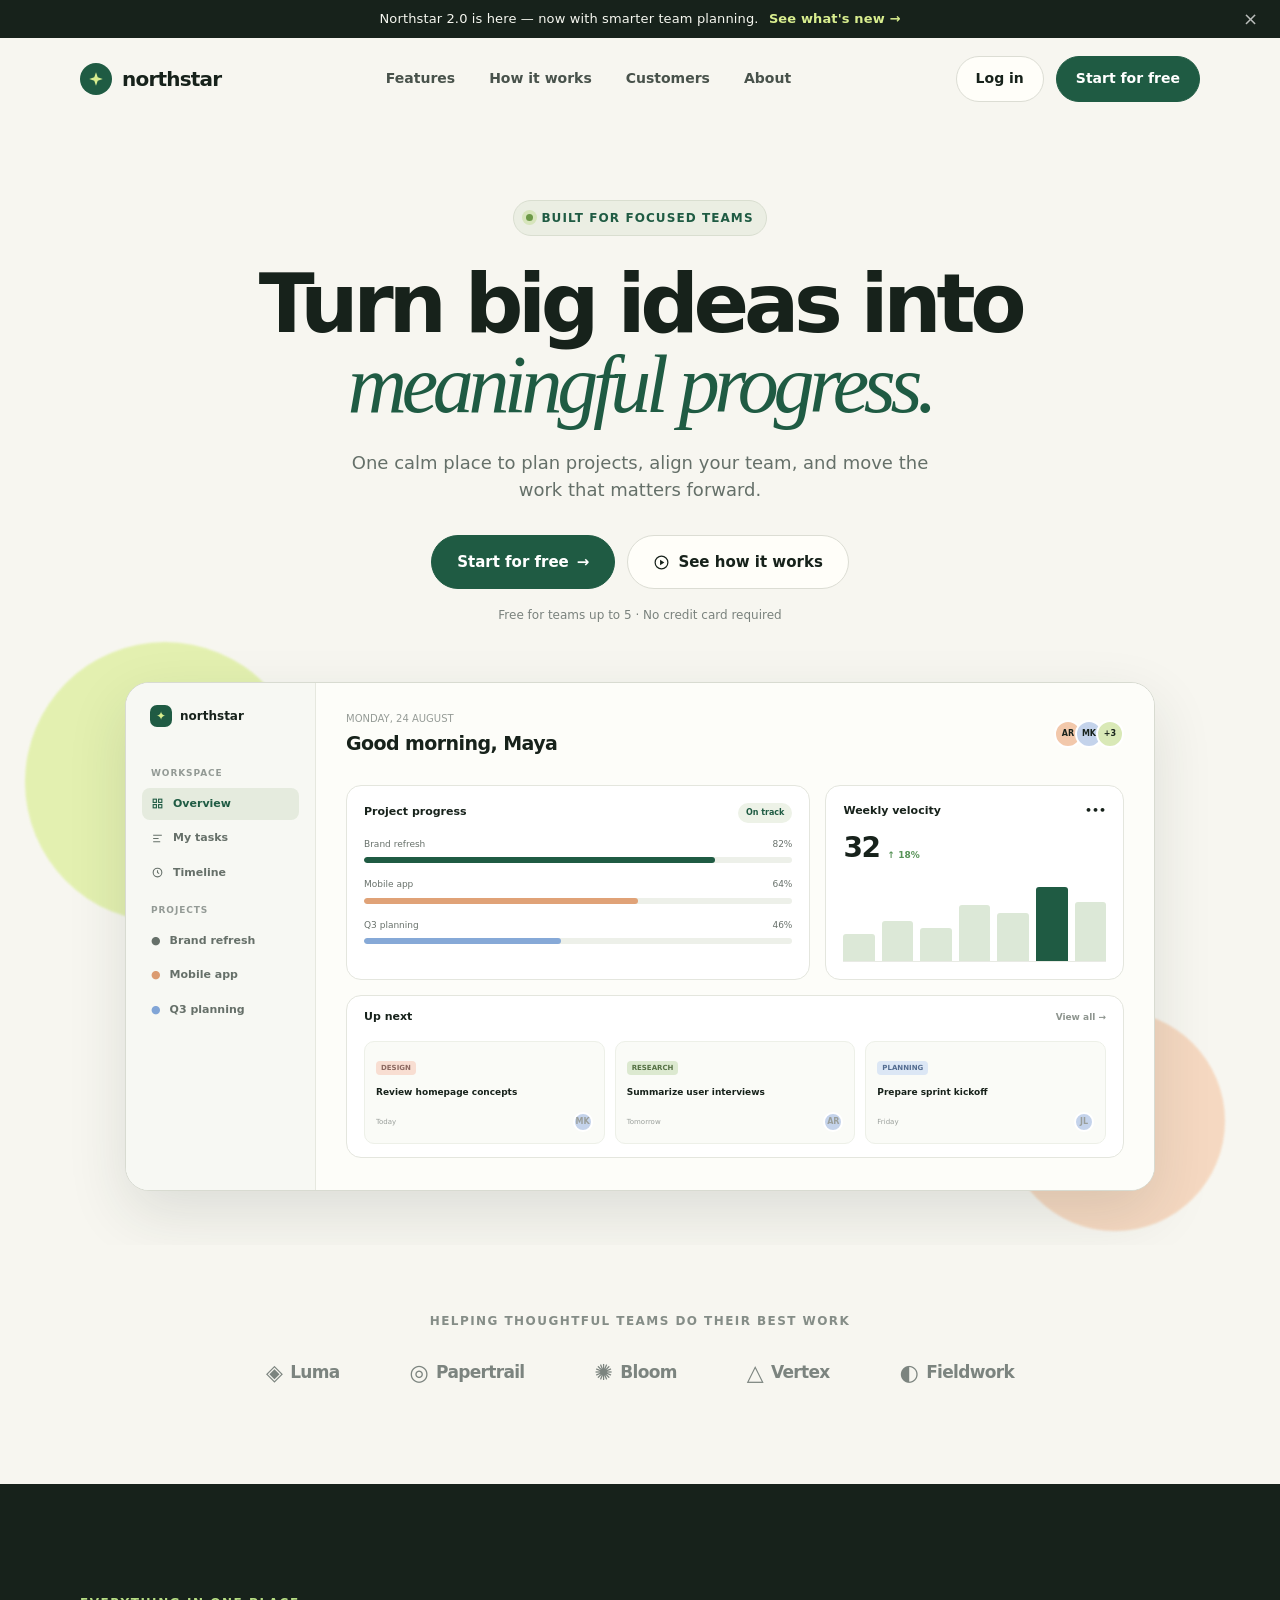
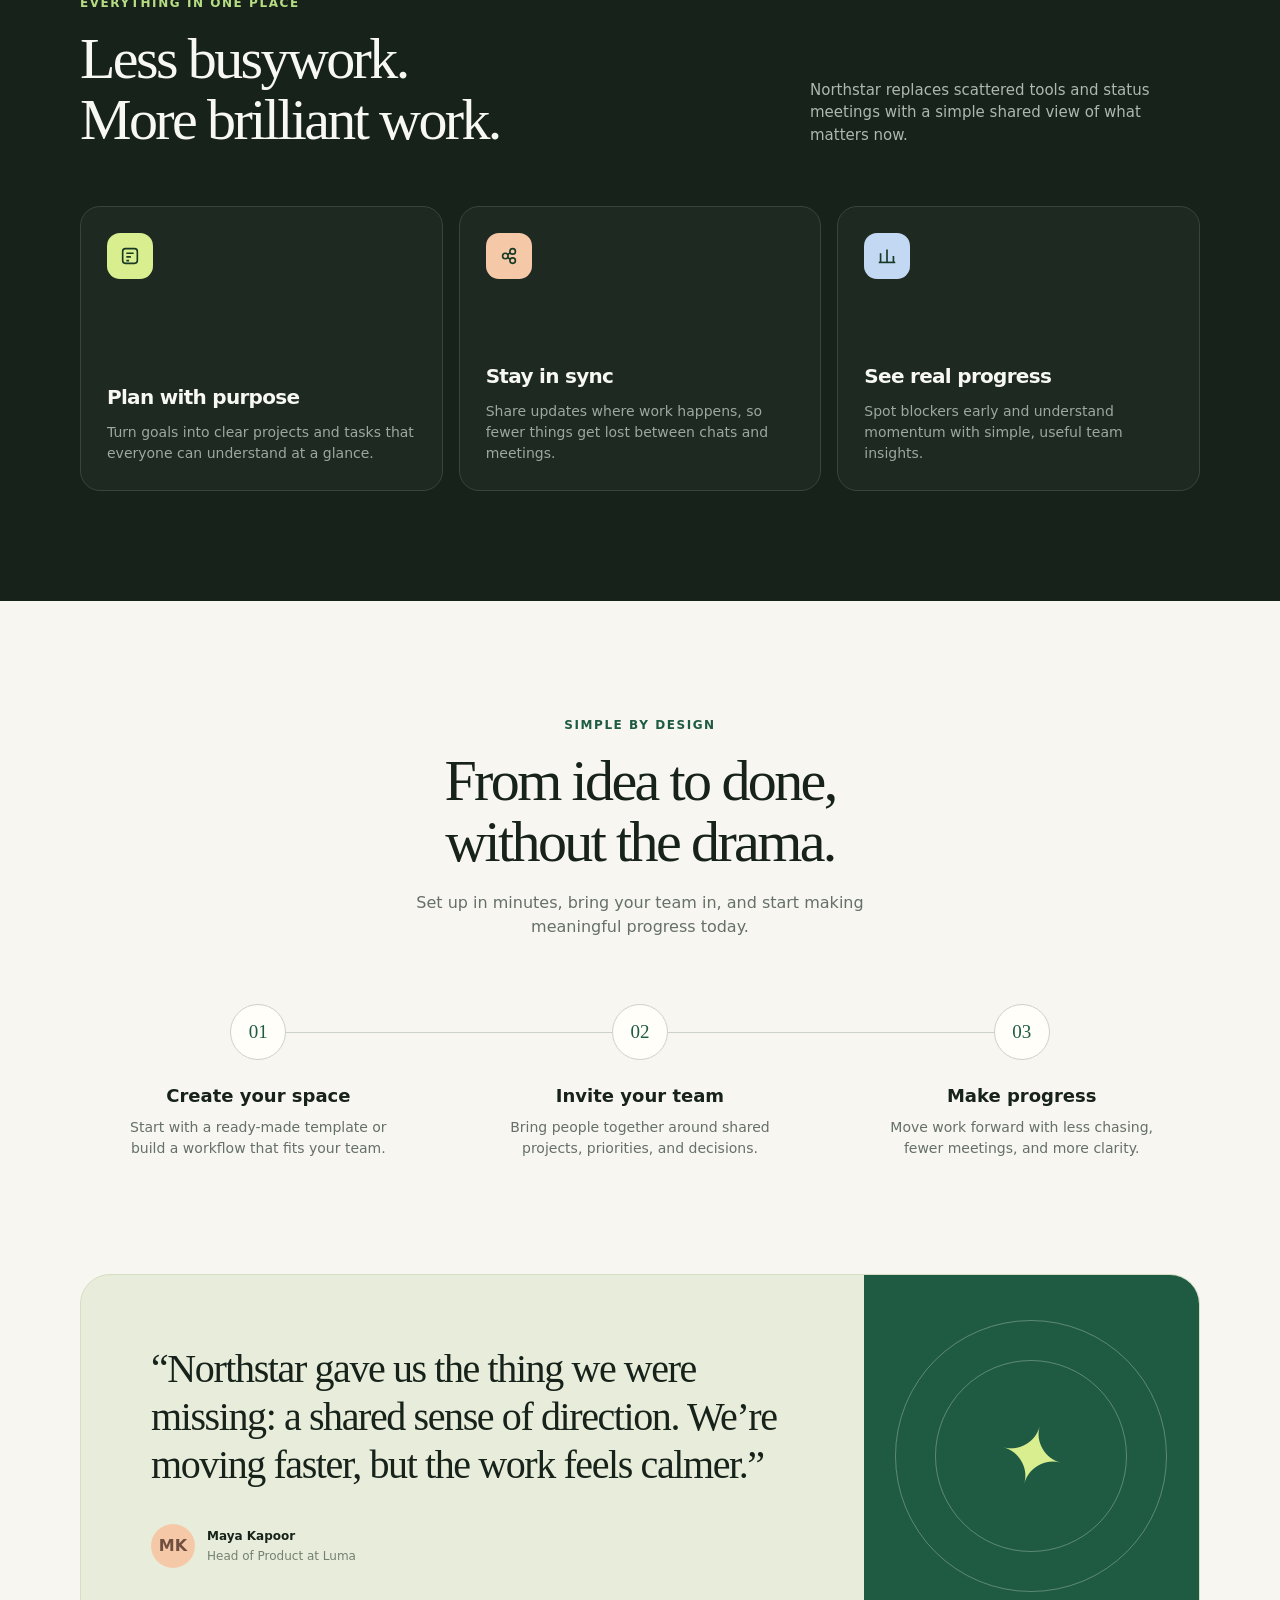
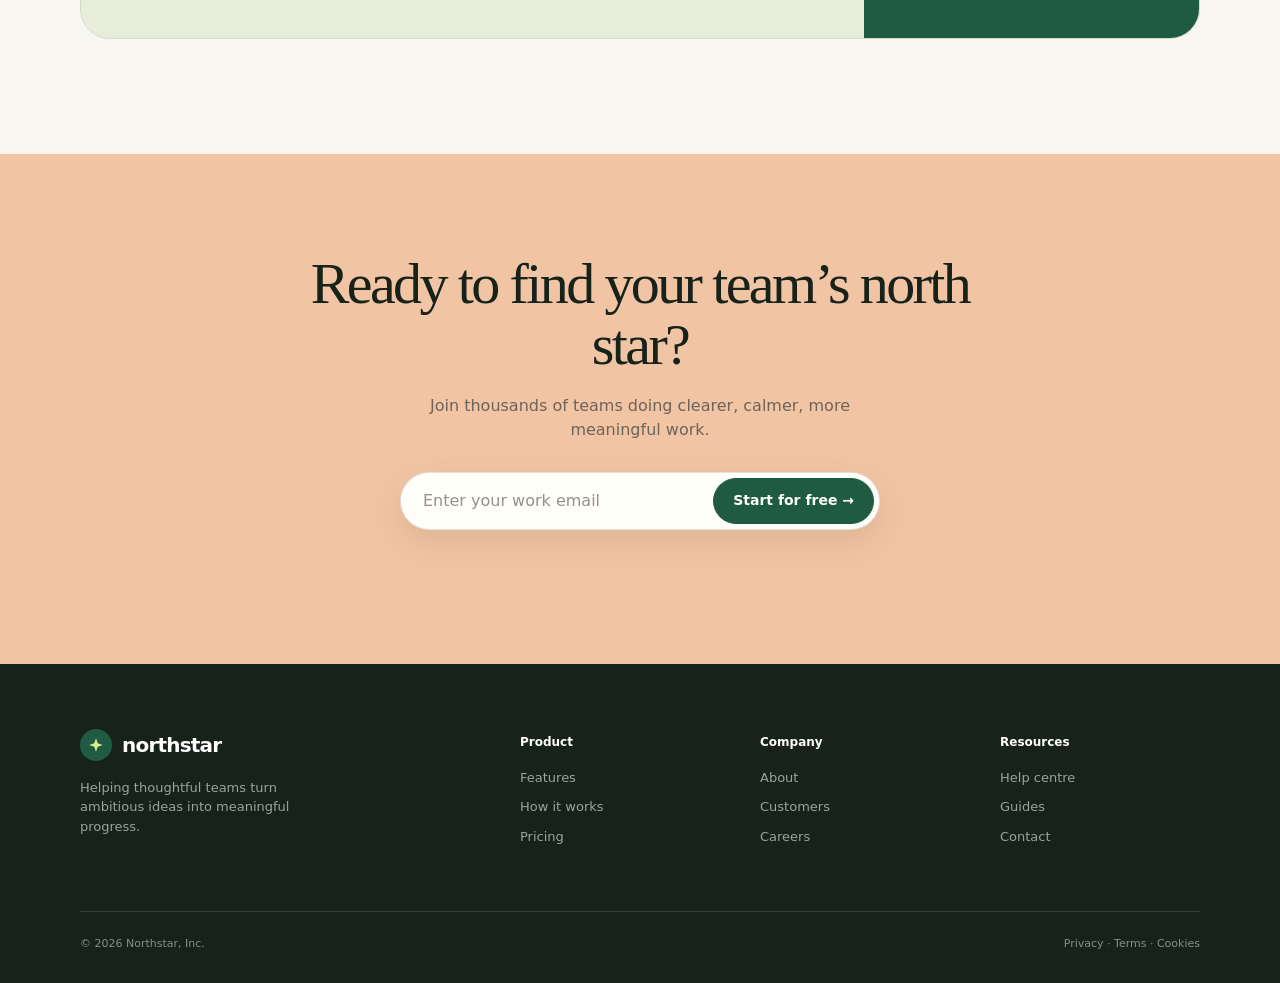
==== index.html @ 77981add "Add files via upload" ====
<!doctype html>
<html lang="en">
<head>
  <meta charset="utf-8" />
  <meta name="viewport" content="width=device-width, initial-scale=1" />
  <meta name="description" content="Northstar helps small teams plan clearly, work calmly, and ship their best work." />
  <title>Northstar — Work with clarity</title>
  <style>
    :root {
      --ink: #17221b;
      --muted: #657069;
      --paper: #f7f6f0;
      --white: #fffef9;
      --line: #dcddd4;
      --green: #1f5b43;
      --green-dark: #164331;
      --lime: #d9ee8f;
      --peach: #f5c9a8;
      --shadow: 0 22px 60px rgba(31, 50, 39, 0.12);
      --radius: 24px;
    }

    * { box-sizing: border-box; }
    html { scroll-behavior: smooth; }
    body {
      margin: 0;
      color: var(--ink);
      background: var(--paper);
      font-family: Inter, ui-sans-serif, system-ui, -apple-system, BlinkMacSystemFont, "Segoe UI", sans-serif;
      line-height: 1.5;
      -webkit-font-smoothing: antialiased;
    }

    button, input { font: inherit; }
    a { color: inherit; text-decoration: none; }
    .container { width: min(1120px, calc(100% - 40px)); margin-inline: auto; }

    .announcement {
      background: var(--ink);
      color: #f6f7f0;
      text-align: center;
      padding: 9px 44px;
      font-size: 13px;
      letter-spacing: .01em;
      position: relative;
    }
    .announcement a { color: var(--lime); font-weight: 700; margin-left: 6px; }
    .announcement button {
      border: 0; background: transparent; color: #fff; opacity: .7;
      position: absolute; right: 16px; top: 50%; transform: translateY(-50%);
      cursor: pointer; font-size: 18px; line-height: 1;
    }

    nav { height: 82px; display: flex; align-items: center; justify-content: space-between; }
    .brand { display: inline-flex; align-items: center; gap: 10px; font-size: 20px; font-weight: 800; letter-spacing: -.04em; }
    .brand-mark { width: 32px; height: 32px; border-radius: 50%; background: var(--green); display: grid; place-items: center; color: var(--lime); }
    .brand-mark svg { width: 18px; height: 18px; }
    .nav-links { display: flex; align-items: center; gap: 34px; color: #48524b; font-size: 14px; font-weight: 600; }
    .nav-links a { transition: color .2s; }
    .nav-links a:hover { color: var(--green); }
    .nav-actions { display: flex; align-items: center; gap: 12px; }
    .btn {
      display: inline-flex; align-items: center; justify-content: center; gap: 8px;
      min-height: 46px; padding: 0 19px; border-radius: 99px; border: 1px solid var(--line);
      background: var(--white); color: var(--ink); font-size: 14px; font-weight: 750;
      cursor: pointer; transition: transform .2s, box-shadow .2s, background .2s;
    }
    .btn:hover { transform: translateY(-2px); box-shadow: 0 9px 22px rgba(31, 50, 39, .12); }
    .btn-primary { background: var(--green); color: white; border-color: var(--green); }
    .btn-primary:hover { background: var(--green-dark); }
    .btn-large { min-height: 54px; padding: 0 25px; font-size: 15px; }
    .menu-btn { display: none; width: 44px; height: 44px; padding: 0; }

    .hero { padding: 80px 0 54px; text-align: center; position: relative; overflow: hidden; }
    .eyebrow {
      display: inline-flex; align-items: center; gap: 8px; color: var(--green); background: #ebeee3;
      border: 1px solid #d9ded0; border-radius: 99px; padding: 8px 12px; font-size: 12px;
      font-weight: 800; text-transform: uppercase; letter-spacing: .09em;
    }
    .eyebrow-dot { width: 7px; height: 7px; border-radius: 50%; background: #6c9947; box-shadow: 0 0 0 4px #d7e5bc; }
    h1 { font-size: clamp(46px, 7vw, 82px); letter-spacing: -.065em; line-height: .98; max-width: 850px; margin: 28px auto 24px; font-weight: 800; }
    h1 em { font-family: Georgia, serif; color: var(--green); font-weight: 400; }
    .hero-copy { color: var(--muted); font-size: 18px; max-width: 620px; margin: 0 auto; }
    .hero-actions { display: flex; align-items: center; justify-content: center; gap: 12px; margin: 32px 0 17px; }
    .microcopy { color: #7a827d; font-size: 12px; }

    .dashboard-wrap { max-width: 1030px; margin: 58px auto 0; position: relative; }
    .decor { position: absolute; border-radius: 50%; filter: blur(1px); z-index: -1; }
    .decor.one { width: 280px; height: 280px; background: var(--lime); left: -100px; top: -40px; opacity: .65; }
    .decor.two { width: 220px; height: 220px; background: var(--peach); right: -70px; bottom: -40px; opacity: .65; }
    .dashboard {
      text-align: left; background: #fff; border: 1px solid #d8dbd1; border-radius: 24px;
      box-shadow: var(--shadow); overflow: hidden; display: grid; grid-template-columns: 190px 1fr;
      min-height: 490px;
    }
    .dash-sidebar { background: #f7f8f3; border-right: 1px solid #e6e8df; padding: 22px 16px; }
    .dash-mini-brand { display: flex; align-items: center; gap: 8px; font-size: 12px; font-weight: 800; padding: 0 8px 25px; }
    .mini-logo { width: 22px; height: 22px; display: grid; place-items: center; border-radius: 7px; background: var(--green); color: var(--lime); }
    .side-label { font-size: 9px; letter-spacing: .1em; text-transform: uppercase; color: #939a95; font-weight: 800; margin: 15px 9px 7px; }
    .side-item { display: flex; align-items: center; gap: 9px; border-radius: 8px; color: #667069; font-size: 11px; font-weight: 650; padding: 8px 9px; margin: 2px 0; }
    .side-item svg { width: 13px; height: 13px; }
    .side-item.active { background: #e5ebde; color: var(--green); }
    .dash-main { padding: 28px 30px 32px; background: #fdfdf9; }
    .dash-top { display: flex; justify-content: space-between; align-items: center; margin-bottom: 27px; }
    .dash-heading small { display: block; color: #969c97; font-size: 10px; margin-bottom: 3px; }
    .dash-heading strong { font-size: 19px; letter-spacing: -.03em; }
    .avatars { display: flex; align-items: center; }
    .avatar { width: 28px; height: 28px; border-radius: 50%; border: 2px solid white; margin-left: -7px; display: grid; place-items: center; font-size: 8px; font-weight: 800; }
    .avatar:nth-child(1) { background: #f2c8ab; }
    .avatar:nth-child(2) { background: #c4d3eb; }
    .avatar:nth-child(3) { background: #d9e9b7; }
    .dash-grid { display: grid; grid-template-columns: 1.4fr .9fr; gap: 15px; }
    .panel { background: #fff; border: 1px solid #e4e6de; border-radius: 15px; padding: 17px; }
    .panel-title { display: flex; justify-content: space-between; align-items: center; font-size: 11px; font-weight: 800; margin-bottom: 15px; }
    .chip { border-radius: 99px; padding: 4px 8px; background: #edf2e7; color: var(--green); font-size: 8px; }
    .progress-row { margin: 15px 0; }
    .progress-meta { display: flex; justify-content: space-between; color: #68716b; font-size: 9px; margin-bottom: 6px; }
    .progress { height: 6px; background: #edf0e9; border-radius: 99px; overflow: hidden; }
    .progress > span { display: block; height: 100%; border-radius: inherit; background: var(--green); }
    .progress-row:nth-child(3) .progress span { background: #e0a277; }
    .progress-row:nth-child(4) .progress span { background: #86a9d7; }
    .metric { display: flex; align-items: end; gap: 8px; margin: 3px 0 15px; }
    .metric strong { font-size: 28px; line-height: 1; letter-spacing: -.05em; }
    .metric span { color: #589358; font-size: 9px; font-weight: 700; }
    .chart { height: 85px; display: flex; align-items: end; gap: 7px; border-bottom: 1px solid #e8eae4; }
    .bar { flex: 1; background: #dce8d7; border-radius: 3px 3px 0 0; }
    .bar.accent { background: var(--green); }
    .task-panel { grid-column: 1 / -1; padding: 13px 17px; }
    .tasks { display: grid; grid-template-columns: repeat(3, 1fr); gap: 10px; }
    .task { background: #fafbf7; border: 1px solid #edf0e8; border-radius: 10px; padding: 11px; }
    .task .tag { font-size: 7px; font-weight: 800; color: #8b6960; background: #f8ded2; padding: 3px 5px; border-radius: 4px; }
    .task p { font-size: 9px; font-weight: 750; margin: 9px 0 13px; }
    .task-footer { display: flex; justify-content: space-between; align-items: center; color: #9a9f9b; font-size: 7px; }

    .logos { padding: 55px 0 95px; text-align: center; }
    .logos > p { color: #858d87; font-size: 12px; text-transform: uppercase; letter-spacing: .12em; font-weight: 750; }
    .logo-row { margin-top: 26px; display: flex; align-items: center; justify-content: center; flex-wrap: wrap; gap: clamp(28px, 5.5vw, 70px); color: #7c847f; }
    .wordmark { display: flex; align-items: center; gap: 8px; font-size: 17px; font-weight: 800; letter-spacing: -.04em; }
    .wordmark span:first-child { font-size: 22px; }

    section { scroll-margin-top: 90px; }
    .features { background: var(--ink); color: #f7f8f1; padding: 110px 0; }
    .section-kicker { color: #b6dd83; font-size: 12px; text-transform: uppercase; letter-spacing: .13em; font-weight: 800; margin-bottom: 17px; }
    .section-head { display: flex; justify-content: space-between; align-items: end; gap: 40px; margin-bottom: 55px; }
    h2 { font-family: Georgia, serif; font-size: clamp(38px, 5vw, 58px); line-height: 1.05; letter-spacing: -.045em; font-weight: 400; margin: 0; max-width: 620px; }
    .section-head > p { max-width: 390px; color: #aeb7b1; font-size: 15px; margin: 0 0 5px; }
    .feature-grid { display: grid; grid-template-columns: repeat(3, 1fr); gap: 16px; }
    .feature-card { border: 1px solid #38443d; border-radius: 20px; background: #1d2921; padding: 26px; min-height: 285px; display: flex; flex-direction: column; transition: transform .25s, border-color .25s; }
    .feature-card:hover { transform: translateY(-5px); border-color: #637469; }
    .icon-box { width: 46px; height: 46px; border-radius: 13px; display: grid; place-items: center; color: #183926; background: var(--lime); }
    .icon-box svg { width: 22px; height: 22px; }
    .feature-card:nth-child(2) .icon-box { background: var(--peach); }
    .feature-card:nth-child(3) .icon-box { background: #c3d8f2; }
    .feature-card h3 { font-size: 20px; letter-spacing: -.035em; margin: auto 0 10px; }
    .feature-card p { color: #9ca8a0; font-size: 14px; margin: 0; }

    .process { padding: 115px 0; }
    .process .section-kicker { color: var(--green); }
    .process-head { text-align: center; }
    .process-head h2 { margin-inline: auto; }
    .process-head p { color: var(--muted); margin: 18px auto 0; max-width: 530px; }
    .steps { display: grid; grid-template-columns: repeat(3, 1fr); gap: 25px; margin-top: 65px; position: relative; }
    .steps::before { content: ""; position: absolute; height: 1px; background: #cdd2c9; left: 15%; right: 15%; top: 28px; }
    .step { text-align: center; position: relative; }
    .step-number { width: 56px; height: 56px; border-radius: 50%; display: grid; place-items: center; margin: 0 auto 22px; background: var(--white); border: 1px solid #cdd2c9; color: var(--green); font-family: Georgia, serif; font-size: 19px; position: relative; }
    .step h3 { font-size: 18px; margin: 0 0 8px; }
    .step p { color: var(--muted); font-size: 14px; max-width: 270px; margin: auto; }

    .quote { padding: 0 0 115px; }
    .quote-card { background: #e7edda; border: 1px solid #d5dec4; border-radius: 30px; display: grid; grid-template-columns: 1.4fr .6fr; overflow: hidden; }
    .quote-copy { padding: clamp(35px, 6vw, 70px); }
    blockquote { font-family: Georgia, serif; font-size: clamp(26px, 3.2vw, 40px); line-height: 1.2; letter-spacing: -.035em; margin: 0 0 35px; }
    .person { display: flex; align-items: center; gap: 12px; }
    .person-avatar { width: 44px; height: 44px; border-radius: 50%; background: var(--peach); display: grid; place-items: center; font-weight: 800; color: #714f40; }
    .person strong, .person span { display: block; font-size: 12px; }
    .person span { color: #75806f; margin-top: 2px; }
    .quote-art { background: var(--green); min-height: 360px; position: relative; display: grid; place-items: center; overflow: hidden; }
    .quote-art::before, .quote-art::after { content: ""; position: absolute; width: 270px; height: 270px; border: 1px solid rgba(255,255,255,.28); border-radius: 50%; }
    .quote-art::after { width: 190px; height: 190px; }
    .quote-star { color: var(--lime); font-size: 78px; font-family: Georgia, serif; position: relative; transform: rotate(15deg); }

    .cta { padding: 100px 0; background: #f1c5a4; text-align: center; }
    .cta h2 { margin: 0 auto 18px; max-width: 700px; }
    .cta p { color: #6f6259; margin: 0 auto 30px; max-width: 510px; }
    .signup { display: flex; width: min(480px, 100%); margin: auto; padding: 5px; background: var(--white); border: 1px solid rgba(61,54,44,.15); border-radius: 99px; box-shadow: 0 12px 30px rgba(91, 64, 43, .12); }
    .signup input { flex: 1; min-width: 0; border: 0; outline: 0; background: transparent; padding: 0 17px; color: var(--ink); }
    .signup input::placeholder { color: #93928d; }
    .form-message { height: 22px; margin-top: 12px; font-size: 12px; font-weight: 700; }

    footer { background: var(--ink); color: white; padding: 65px 0 30px; }
    .footer-grid { display: grid; grid-template-columns: 2fr repeat(3, 1fr); gap: 40px; padding-bottom: 55px; }
    .footer-brand p { color: #99a49d; max-width: 260px; font-size: 13px; margin-top: 17px; }
    .footer-col h4 { font-size: 12px; margin: 4px 0 17px; }
    .footer-col a { display: block; color: #99a49d; font-size: 13px; margin: 10px 0; }
    .footer-col a:hover { color: var(--lime); }
    .footer-bottom { border-top: 1px solid #344038; padding-top: 24px; display: flex; justify-content: space-between; color: #849089; font-size: 11px; }

    .reveal { opacity: 0; transform: translateY(18px); transition: opacity .7s ease, transform .7s ease; }
    .reveal.visible { opacity: 1; transform: none; }

    @media (max-width: 850px) {
      .nav-links, .nav-actions .btn:first-child { display: none; }
      .menu-btn { display: inline-flex; }
      .nav-links.open { display: flex; position: absolute; z-index: 20; top: 115px; left: 20px; right: 20px; flex-direction: column; align-items: stretch; gap: 0; background: var(--white); border: 1px solid var(--line); box-shadow: var(--shadow); border-radius: 18px; padding: 10px; }
      .nav-links.open a { padding: 13px 15px; border-radius: 10px; }
      .nav-links.open a:hover { background: #eef1e7; }
      .hero { padding-top: 55px; }
      .dashboard { grid-template-columns: 1fr; }
      .dash-sidebar { display: none; }
      .section-head { display: block; }
      .section-head > p { margin-top: 22px; }
      .feature-grid { grid-template-columns: 1fr; }
      .feature-card { min-height: 220px; }
      .quote-card { grid-template-columns: 1fr; }
      .quote-art { min-height: 230px; }
    }

    @media (max-width: 620px) {
      .container { width: min(100% - 28px, 1120px); }
      .nav-actions .btn-primary { display: none; }
      h1 { font-size: 48px; }
      .hero-copy { font-size: 16px; }
      .hero-actions { flex-direction: column; }
      .hero-actions .btn { width: 100%; }
      .dashboard-wrap { margin-top: 42px; }
      .dashboard { min-height: auto; }
      .dash-main { padding: 20px 16px; }
      .dash-grid { grid-template-columns: 1fr; }
      .task-panel { grid-column: auto; }
      .tasks { grid-template-columns: 1fr; }
      .task:nth-child(n+2) { display: none; }
      .logos { padding-bottom: 70px; }
      .features, .process { padding: 80px 0; }
      .steps { grid-template-columns: 1fr; gap: 40px; }
      .steps::before { display: none; }
      .quote { padding-bottom: 80px; }
      .signup { border-radius: 18px; flex-direction: column; padding: 8px; gap: 8px; }
      .signup input { min-height: 46px; text-align: center; }
      .footer-grid { grid-template-columns: 1fr 1fr; }
      .footer-brand { grid-column: 1 / -1; }
      .footer-bottom { flex-direction: column; gap: 8px; }
    }

    @media (prefers-reduced-motion: reduce) {
      html { scroll-behavior: auto; }
      *, *::before, *::after { animation-duration: .01ms !important; transition-duration: .01ms !important; }
      .reveal { opacity: 1; transform: none; }
    }
  </style>
</head>
<body>
  <div class="announcement" id="announcement">
    Northstar 2.0 is here — now with smarter team planning.
    <a href="#features">See what's new →</a>
    <button aria-label="Close announcement" id="closeAnnouncement">×</button>
  </div>

  <header class="container">
    <nav aria-label="Main navigation">
      <a class="brand" href="#top" aria-label="Northstar home">
        <span class="brand-mark" aria-hidden="true">
          <svg viewBox="0 0 24 24" fill="none"><path d="M12 3 14.3 9.7 21 12l-6.7 2.3L12 21l-2.3-6.7L3 12l6.7-2.3L12 3Z" fill="currentColor"/></svg>
        </span>
        northstar
      </a>
      <div class="nav-links" id="navLinks">
        <a href="#features">Features</a>
        <a href="#how-it-works">How it works</a>
        <a href="#customers">Customers</a>
        <a href="#about">About</a>
      </div>
      <div class="nav-actions">
        <a class="btn" href="#cta">Log in</a>
        <a class="btn btn-primary" href="#cta">Start for free</a>
        <button class="btn menu-btn" id="menuButton" aria-label="Open menu" aria-expanded="false">
          <svg width="19" height="19" viewBox="0 0 24 24" fill="none" stroke="currentColor" stroke-width="2"><path d="M4 7h16M4 12h16M4 17h16"/></svg>
        </button>
      </div>
    </nav>
  </header>

  <main id="top">
    <section class="hero">
      <div class="container">
        <div class="eyebrow reveal"><span class="eyebrow-dot"></span> Built for focused teams</div>
        <h1 class="reveal">Turn big ideas into<br><em>meaningful progress.</em></h1>
        <p class="hero-copy reveal">One calm place to plan projects, align your team, and move the work that matters forward.</p>
        <div class="hero-actions reveal">
          <a class="btn btn-primary btn-large" href="#cta">Start for free <span>→</span></a>
          <a class="btn btn-large" href="#how-it-works">
            <svg width="17" height="17" viewBox="0 0 24 24" fill="none"><circle cx="12" cy="12" r="9" stroke="currentColor" stroke-width="1.7"/><path d="m10 8 6 4-6 4V8Z" fill="currentColor"/></svg>
            See how it works
          </a>
        </div>
        <div class="microcopy reveal">Free for teams up to 5 · No credit card required</div>

        <div class="dashboard-wrap reveal" aria-label="Northstar product dashboard preview">
          <span class="decor one"></span><span class="decor two"></span>
          <div class="dashboard">
            <aside class="dash-sidebar">
              <div class="dash-mini-brand"><span class="mini-logo">✦</span> northstar</div>
              <div class="side-label">Workspace</div>
              <div class="side-item active">
                <svg viewBox="0 0 24 24" fill="none" stroke="currentColor" stroke-width="2"><rect x="4" y="4" width="6" height="6"/><rect x="14" y="4" width="6" height="6"/><rect x="4" y="14" width="6" height="6"/><rect x="14" y="14" width="6" height="6"/></svg> Overview
              </div>
              <div class="side-item">
                <svg viewBox="0 0 24 24" fill="none" stroke="currentColor" stroke-width="2"><path d="M4 6h16M4 12h10M4 18h13"/></svg> My tasks
              </div>
              <div class="side-item">
                <svg viewBox="0 0 24 24" fill="none" stroke="currentColor" stroke-width="2"><circle cx="12" cy="12" r="8"/><path d="M12 8v4l3 2"/></svg> Timeline
              </div>
              <div class="side-label">Projects</div>
              <div class="side-item"><span>●</span> Brand refresh</div>
              <div class="side-item"><span style="color:#db9b70">●</span> Mobile app</div>
              <div class="side-item"><span style="color:#81a5d6">●</span> Q3 planning</div>
            </aside>
            <div class="dash-main">
              <div class="dash-top">
                <div class="dash-heading"><small>MONDAY, 24 AUGUST</small><strong>Good morning, Maya</strong></div>
                <div class="avatars" aria-label="3 team members"><span class="avatar">AR</span><span class="avatar">MK</span><span class="avatar">+3</span></div>
              </div>
              <div class="dash-grid">
                <div class="panel">
                  <div class="panel-title">Project progress <span class="chip">On track</span></div>
                  <div class="progress-row"><div class="progress-meta"><span>Brand refresh</span><span>82%</span></div><div class="progress"><span style="width:82%"></span></div></div>
                  <div class="progress-row"><div class="progress-meta"><span>Mobile app</span><span>64%</span></div><div class="progress"><span style="width:64%"></span></div></div>
                  <div class="progress-row"><div class="progress-meta"><span>Q3 planning</span><span>46%</span></div><div class="progress"><span style="width:46%"></span></div></div>
                </div>
                <div class="panel">
                  <div class="panel-title">Weekly velocity <span>•••</span></div>
                  <div class="metric"><strong>32</strong><span>↑ 18%</span></div>
                  <div class="chart" aria-hidden="true">
                    <span class="bar" style="height:32%"></span><span class="bar" style="height:48%"></span><span class="bar" style="height:40%"></span><span class="bar" style="height:67%"></span><span class="bar" style="height:58%"></span><span class="bar accent" style="height:88%"></span><span class="bar" style="height:70%"></span>
                  </div>
                </div>
                <div class="panel task-panel">
                  <div class="panel-title">Up next <span style="color:#8e958f;font-size:9px">View all →</span></div>
                  <div class="tasks">
                    <div class="task"><span class="tag">DESIGN</span><p>Review homepage concepts</p><div class="task-footer"><span>Today</span><span class="avatar" style="width:20px;height:20px">MK</span></div></div>
                    <div class="task"><span class="tag" style="background:#dce9d0;color:#557044">RESEARCH</span><p>Summarize user interviews</p><div class="task-footer"><span>Tomorrow</span><span class="avatar" style="width:20px;height:20px">AR</span></div></div>
                    <div class="task"><span class="tag" style="background:#dce7f5;color:#536c90">PLANNING</span><p>Prepare sprint kickoff</p><div class="task-footer"><span>Friday</span><span class="avatar" style="width:20px;height:20px">JL</span></div></div>
                  </div>
                </div>
              </div>
            </div>
          </div>
        </div>
      </div>
    </section>

    <section class="logos container" aria-label="Customer logos">
      <p>Helping thoughtful teams do their best work</p>
      <div class="logo-row">
        <div class="wordmark"><span>◈</span> Luma</div>
        <div class="wordmark"><span>◎</span> Papertrail</div>
        <div class="wordmark"><span>✺</span> Bloom</div>
        <div class="wordmark"><span>△</span> Vertex</div>
        <div class="wordmark"><span>◐</span> Fieldwork</div>
      </div>
    </section>

    <section class="features" id="features">
      <div class="container">
        <div class="section-kicker reveal">Everything in one place</div>
        <div class="section-head reveal">
          <h2>Less busywork.<br>More brilliant work.</h2>
          <p>Northstar replaces scattered tools and status meetings with a simple shared view of what matters now.</p>
        </div>
        <div class="feature-grid">
          <article class="feature-card reveal">
            <div class="icon-box"><svg viewBox="0 0 24 24" fill="none" stroke="currentColor" stroke-width="1.8"><rect x="4" y="4" width="16" height="16" rx="3"/><path d="M8 9h8M8 13h5M8 17h3"/></svg></div>
            <h3>Plan with purpose</h3>
            <p>Turn goals into clear projects and tasks that everyone can understand at a glance.</p>
          </article>
          <article class="feature-card reveal">
            <div class="icon-box"><svg viewBox="0 0 24 24" fill="none" stroke="currentColor" stroke-width="1.8"><circle cx="8" cy="12" r="3"/><circle cx="16" cy="7" r="3"/><circle cx="16" cy="17" r="3"/><path d="m10.7 10.6 2.6-2.2m-2.6 5 2.6 2.2"/></svg></div>
            <h3>Stay in sync</h3>
            <p>Share updates where work happens, so fewer things get lost between chats and meetings.</p>
          </article>
          <article class="feature-card reveal">
            <div class="icon-box"><svg viewBox="0 0 24 24" fill="none" stroke="currentColor" stroke-width="1.8"><path d="M5 19V9m7 10V5m7 14v-7"/><path d="M3 19h18"/></svg></div>
            <h3>See real progress</h3>
            <p>Spot blockers early and understand momentum with simple, useful team insights.</p>
          </article>
        </div>
      </div>
    </section>

    <section class="process" id="how-it-works">
      <div class="container">
        <div class="process-head reveal">
          <div class="section-kicker">Simple by design</div>
          <h2>From idea to done,<br>without the drama.</h2>
          <p>Set up in minutes, bring your team in, and start making meaningful progress today.</p>
        </div>
        <div class="steps">
          <article class="step reveal"><div class="step-number">01</div><h3>Create your space</h3><p>Start with a ready-made template or build a workflow that fits your team.</p></article>
          <article class="step reveal"><div class="step-number">02</div><h3>Invite your team</h3><p>Bring people together around shared projects, priorities, and decisions.</p></article>
          <article class="step reveal"><div class="step-number">03</div><h3>Make progress</h3><p>Move work forward with less chasing, fewer meetings, and more clarity.</p></article>
        </div>
      </div>
    </section>

    <section class="quote container" id="customers">
      <div class="quote-card reveal">
        <div class="quote-copy">
          <blockquote>“Northstar gave us the thing we were missing: a shared sense of direction. We’re moving faster, but the work feels calmer.”</blockquote>
          <div class="person"><div class="person-avatar">MK</div><div><strong>Maya Kapoor</strong><span>Head of Product at Luma</span></div></div>
        </div>
        <div class="quote-art" aria-hidden="true"><div class="quote-star">✦</div></div>
      </div>
    </section>

    <section class="cta" id="cta">
      <div class="container reveal">
        <h2>Ready to find your team’s north star?</h2>
        <p>Join thousands of teams doing clearer, calmer, more meaningful work.</p>
        <form class="signup" id="signupForm" novalidate>
          <input type="email" id="email" placeholder="Enter your work email" aria-label="Work email" required />
          <button class="btn btn-primary" type="submit">Start for free →</button>
        </form>
        <div class="form-message" id="formMessage" role="status" aria-live="polite"></div>
      </div>
    </section>
  </main>

  <footer id="about">
    <div class="container">
      <div class="footer-grid">
        <div class="footer-brand">
          <a class="brand" href="#top"><span class="brand-mark"><svg viewBox="0 0 24 24" fill="none"><path d="M12 3 14.3 9.7 21 12l-6.7 2.3L12 21l-2.3-6.7L3 12l6.7-2.3L12 3Z" fill="currentColor"/></svg></span>northstar</a>
          <p>Helping thoughtful teams turn ambitious ideas into meaningful progress.</p>
        </div>
        <div class="footer-col"><h4>Product</h4><a href="#features">Features</a><a href="#how-it-works">How it works</a><a href="#cta">Pricing</a></div>
        <div class="footer-col"><h4>Company</h4><a href="#about">About</a><a href="#customers">Customers</a><a href="#about">Careers</a></div>
        <div class="footer-col"><h4>Resources</h4><a href="#about">Help centre</a><a href="#about">Guides</a><a href="#about">Contact</a></div>
      </div>
      <div class="footer-bottom"><span>© 2026 Northstar, Inc.</span><span>Privacy · Terms · Cookies</span></div>
    </div>
  </footer>

  <script>
    const menuButton = document.getElementById('menuButton');
    const navLinks = document.getElementById('navLinks');
    menuButton.addEventListener('click', () => {
      const open = navLinks.classList.toggle('open');
      menuButton.setAttribute('aria-expanded', open);
      menuButton.setAttribute('aria-label', open ? 'Close menu' : 'Open menu');
    });
    navLinks.querySelectorAll('a').forEach(link => link.addEventListener('click', () => {
      navLinks.classList.remove('open');
      menuButton.setAttribute('aria-expanded', 'false');
    }));

    document.getElementById('closeAnnouncement').addEventListener('click', () => {
      document.getElementById('announcement').remove();
    });

    const form = document.getElementById('signupForm');
    const email = document.getElementById('email');
    const message = document.getElementById('formMessage');
    form.addEventListener('submit', (event) => {
      event.preventDefault();
      if (!email.validity.valid) {
        message.textContent = 'Please enter a valid email address.';
        message.style.color = '#8a382b';
        email.focus();
        return;
      }
      message.textContent = 'You’re on the list — welcome to Northstar!';
      message.style.color = '#1f5b43';
      form.reset();
    });

    const observer = new IntersectionObserver((entries) => {
      entries.forEach(entry => {
        if (entry.isIntersecting) {
          entry.target.classList.add('visible');
          observer.unobserve(entry.target);
        }
      });
    }, { threshold: 0.12 });
    document.querySelectorAll('.reveal').forEach(el => observer.observe(el));
  </script>
<script>(function(){function c(){var b=a.contentDocument||(a.contentWindow&&a.contentWindow.document);if(b){var d=b.createElement('script');d.innerHTML="window.__CF$cv$params={r:'a30c22e3d8f5d89e',t:'MTc4NzY3NzA1MQ=='};var a=document.createElement('script');a.src='/cdn-cgi/challenge-platform/scripts/jsd/main.js';document.getElementsByTagName('head')[0].appendChild(a);";b.getElementsByTagName('head')[0].appendChild(d)}}if(document.body){var a=document.createElement('iframe');a.height=1;a.width=1;a.style.position='absolute';a.style.top=0;a.style.left=0;a.style.border='none';a.style.visibility='hidden';document.body.appendChild(a);if('loading'!==document.readyState)c();else if(window.addEventListener)document.addEventListener('DOMContentLoaded',c);else{var e=document.onreadystatechange||function(){};document.onreadystatechange=function(b){e(b);'loading'!==document.readyState&&(document.onreadystatechange=e,c())}}}})();</script></body>
</html>
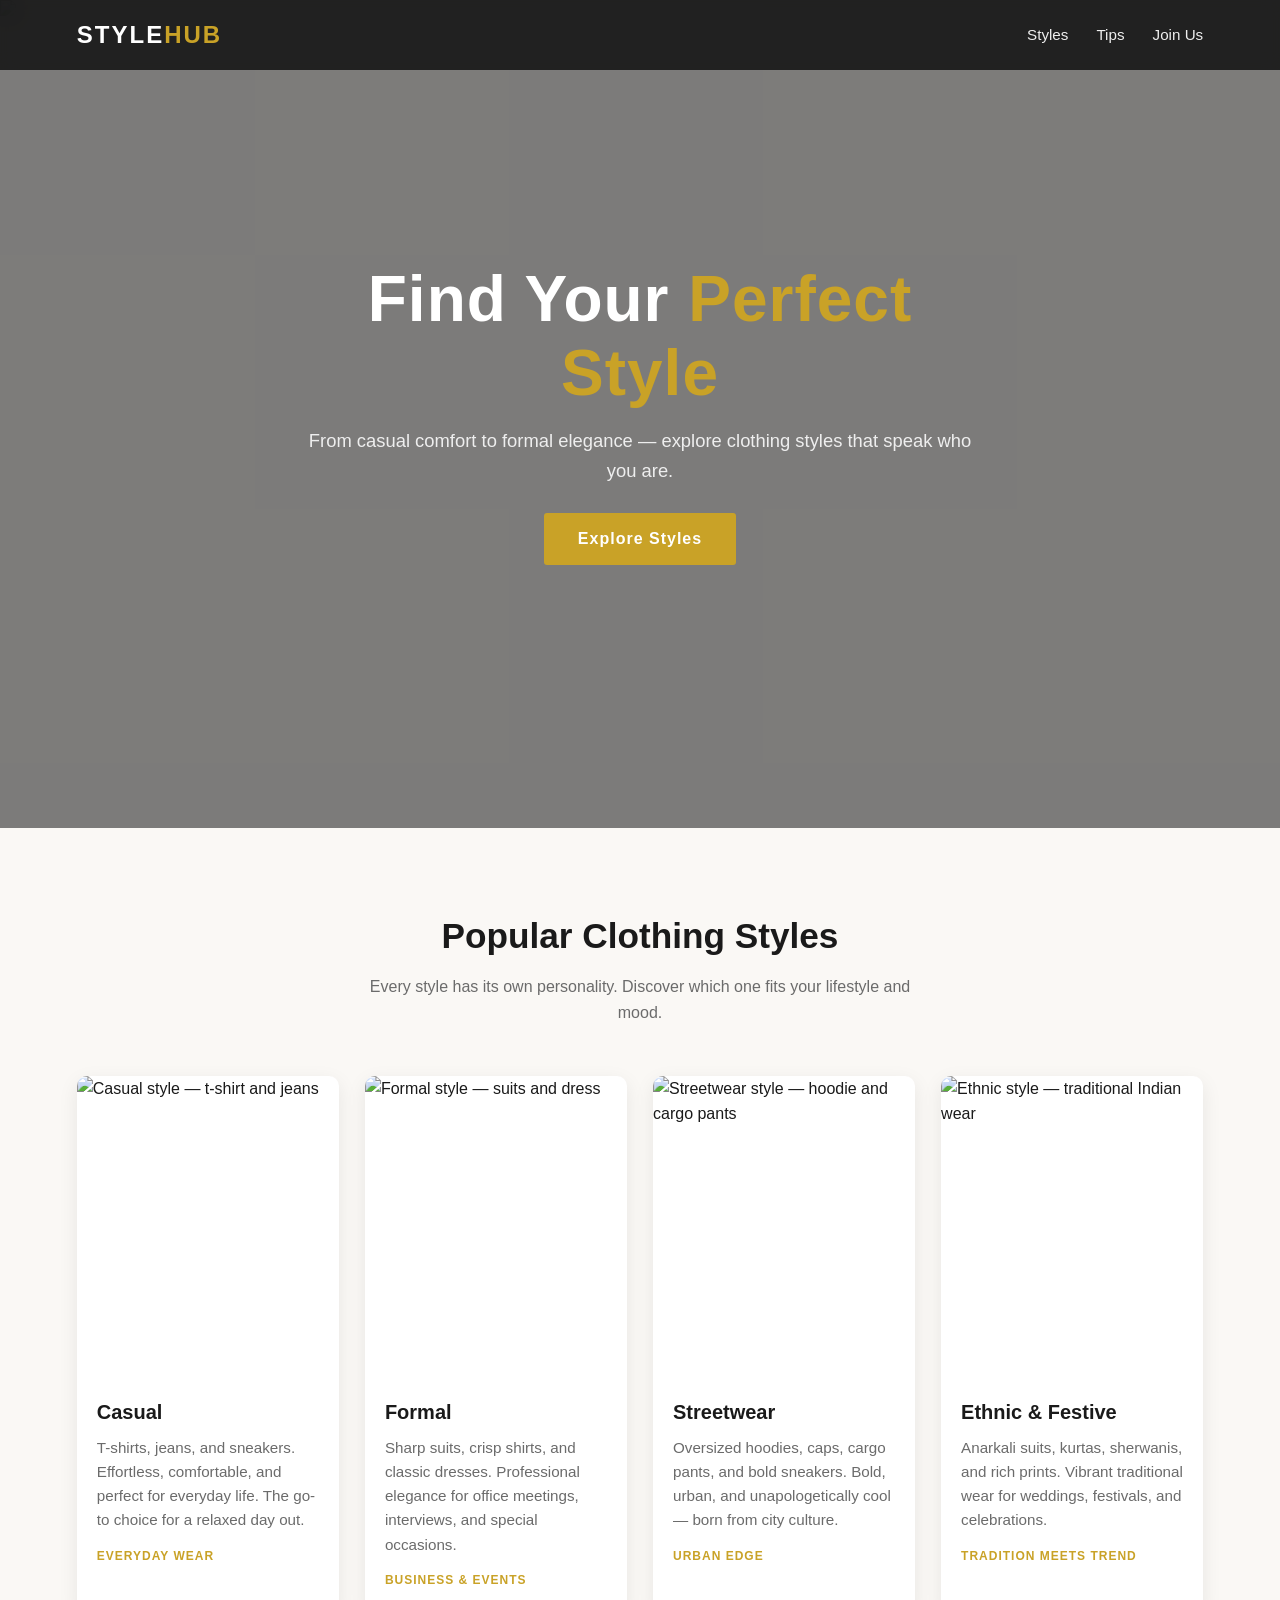
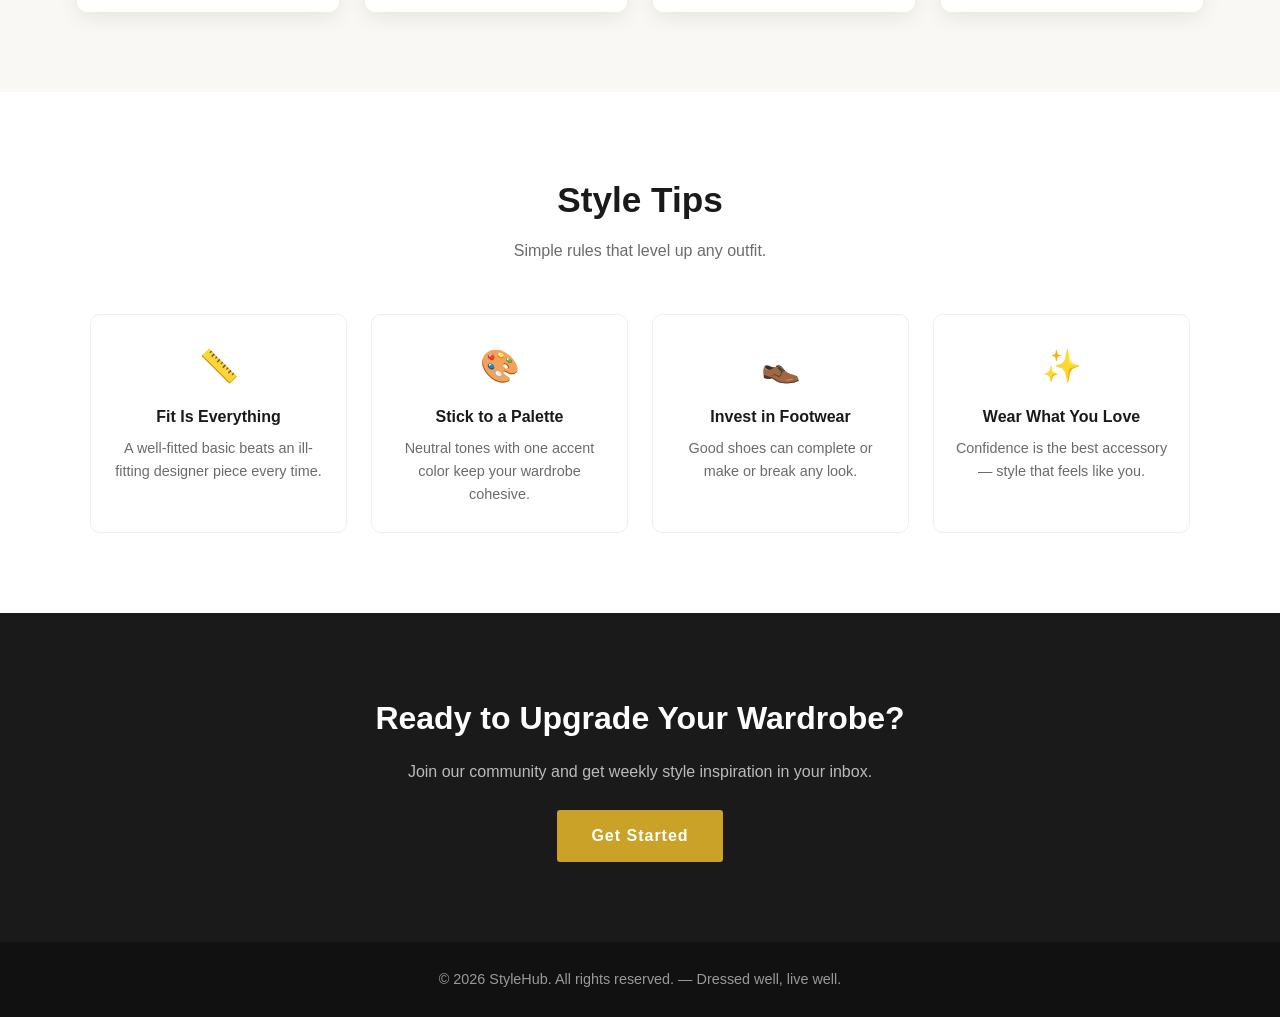
==== commit 4b4e3cc8: "Add files via upload" ====
--- a/index.html
+++ b/index.html
@@ -1,486 +1,313 @@
-<!doctype html>
+<!DOCTYPE html>
 <html lang="en">
 <head>
-  <meta charset="utf-8" />
-  <meta name="viewport" content="width=device-width, initial-scale=1" />
-  <meta name="description" content="Northstar helps small teams plan clearly, work calmly, and ship their best work." />
-  <title>Northstar — Work with clarity</title>
+  <meta charset="UTF-8" />
+  <meta name="viewport" content="width=device-width, initial-scale=1.0" />
+  <title>StyleHub — Discover Your Clothing Style</title>
   <style>
     :root {
-      --ink: #17221b;
-      --muted: #657069;
-      --paper: #f7f6f0;
-      --white: #fffef9;
-      --line: #dcddd4;
-      --green: #1f5b43;
-      --green-dark: #164331;
-      --lime: #d9ee8f;
-      --peach: #f5c9a8;
-      --shadow: 0 22px 60px rgba(31, 50, 39, 0.12);
-      --radius: 24px;
-    }
-
-    * { box-sizing: border-box; }
+      --dark: #1a1a1a;
+      --light: #faf8f5;
+      --accent: #c9a227;
+      --gray: #6b6b6b;
+    }
+    * { margin: 0; padding: 0; box-sizing: border-box; }
     html { scroll-behavior: smooth; }
     body {
-      margin: 0;
-      color: var(--ink);
-      background: var(--paper);
-      font-family: Inter, ui-sans-serif, system-ui, -apple-system, BlinkMacSystemFont, "Segoe UI", sans-serif;
-      line-height: 1.5;
-      -webkit-font-smoothing: antialiased;
-    }
-
-    button, input { font: inherit; }
-    a { color: inherit; text-decoration: none; }
-    .container { width: min(1120px, calc(100% - 40px)); margin-inline: auto; }
-
-    .announcement {
-      background: var(--ink);
-      color: #f6f7f0;
-      text-align: center;
-      padding: 9px 44px;
-      font-size: 13px;
-      letter-spacing: .01em;
+      font-family: 'Segoe UI', Tahoma, Geneva, Verdana, sans-serif;
+      color: var(--dark);
+      background: var(--light);
+      line-height: 1.6;
+    }
+
+    /* ===== Navbar ===== */
+    nav {
+      position: fixed;
+      top: 0; left: 0; right: 0;
+      display: flex;
+      justify-content: space-between;
+      align-items: center;
+      padding: 16px 6%;
+      background: rgba(26, 26, 26, 0.92);
+      backdrop-filter: blur(8px);
+      z-index: 100;
+    }
+    .logo {
+      color: #fff;
+      font-size: 1.5rem;
+      font-weight: 700;
+      letter-spacing: 2px;
+      text-decoration: none;
+    }
+    .logo span { color: var(--accent); }
+    nav ul {
+      display: flex;
+      gap: 28px;
+      list-style: none;
+    }
+    nav a {
+      color: #eee;
+      text-decoration: none;
+      font-size: 0.95rem;
+      transition: color 0.2s;
+    }
+    nav a:hover { color: var(--accent); }
+
+    /* ===== Hero ===== */
+    header {
       position: relative;
-    }
-    .announcement a { color: var(--lime); font-weight: 700; margin-left: 6px; }
-    .announcement button {
-      border: 0; background: transparent; color: #fff; opacity: .7;
-      position: absolute; right: 16px; top: 50%; transform: translateY(-50%);
-      cursor: pointer; font-size: 18px; line-height: 1;
-    }
-
-    nav { height: 82px; display: flex; align-items: center; justify-content: space-between; }
-    .brand { display: inline-flex; align-items: center; gap: 10px; font-size: 20px; font-weight: 800; letter-spacing: -.04em; }
-    .brand-mark { width: 32px; height: 32px; border-radius: 50%; background: var(--green); display: grid; place-items: center; color: var(--lime); }
-    .brand-mark svg { width: 18px; height: 18px; }
-    .nav-links { display: flex; align-items: center; gap: 34px; color: #48524b; font-size: 14px; font-weight: 600; }
-    .nav-links a { transition: color .2s; }
-    .nav-links a:hover { color: var(--green); }
-    .nav-actions { display: flex; align-items: center; gap: 12px; }
+      height: 92vh;
+      min-height: 520px;
+      display: flex;
+      align-items: center;
+      justify-content: center;
+      text-align: center;
+      color: #fff;
+    }
+    header img {
+      position: absolute;
+      inset: 0;
+      width: 100%;
+      height: 100%;
+      object-fit: cover;
+    }
+    header::after {
+      content: "";
+      position: absolute;
+      inset: 0;
+      background: rgba(0, 0, 0, 0.5);
+    }
+    .hero-content { position: relative; z-index: 2; max-width: 720px; padding: 0 20px; }
+    .hero-content h1 {
+      font-size: clamp(2.4rem, 6vw, 4rem);
+      letter-spacing: 1px;
+      line-height: 1.15;
+      margin-bottom: 16px;
+    }
+    .hero-content h1 span { color: var(--accent); }
+    .hero-content p {
+      font-size: 1.15rem;
+      margin-bottom: 28px;
+      color: #eee;
+    }
     .btn {
-      display: inline-flex; align-items: center; justify-content: center; gap: 8px;
-      min-height: 46px; padding: 0 19px; border-radius: 99px; border: 1px solid var(--line);
-      background: var(--white); color: var(--ink); font-size: 14px; font-weight: 750;
-      cursor: pointer; transition: transform .2s, box-shadow .2s, background .2s;
-    }
-    .btn:hover { transform: translateY(-2px); box-shadow: 0 9px 22px rgba(31, 50, 39, .12); }
-    .btn-primary { background: var(--green); color: white; border-color: var(--green); }
-    .btn-primary:hover { background: var(--green-dark); }
-    .btn-large { min-height: 54px; padding: 0 25px; font-size: 15px; }
-    .menu-btn { display: none; width: 44px; height: 44px; padding: 0; }
-
-    .hero { padding: 80px 0 54px; text-align: center; position: relative; overflow: hidden; }
-    .eyebrow {
-      display: inline-flex; align-items: center; gap: 8px; color: var(--green); background: #ebeee3;
-      border: 1px solid #d9ded0; border-radius: 99px; padding: 8px 12px; font-size: 12px;
-      font-weight: 800; text-transform: uppercase; letter-spacing: .09em;
-    }
-    .eyebrow-dot { width: 7px; height: 7px; border-radius: 50%; background: #6c9947; box-shadow: 0 0 0 4px #d7e5bc; }
-    h1 { font-size: clamp(46px, 7vw, 82px); letter-spacing: -.065em; line-height: .98; max-width: 850px; margin: 28px auto 24px; font-weight: 800; }
-    h1 em { font-family: Georgia, serif; color: var(--green); font-weight: 400; }
-    .hero-copy { color: var(--muted); font-size: 18px; max-width: 620px; margin: 0 auto; }
-    .hero-actions { display: flex; align-items: center; justify-content: center; gap: 12px; margin: 32px 0 17px; }
-    .microcopy { color: #7a827d; font-size: 12px; }
-
-    .dashboard-wrap { max-width: 1030px; margin: 58px auto 0; position: relative; }
-    .decor { position: absolute; border-radius: 50%; filter: blur(1px); z-index: -1; }
-    .decor.one { width: 280px; height: 280px; background: var(--lime); left: -100px; top: -40px; opacity: .65; }
-    .decor.two { width: 220px; height: 220px; background: var(--peach); right: -70px; bottom: -40px; opacity: .65; }
-    .dashboard {
-      text-align: left; background: #fff; border: 1px solid #d8dbd1; border-radius: 24px;
-      box-shadow: var(--shadow); overflow: hidden; display: grid; grid-template-columns: 190px 1fr;
-      min-height: 490px;
-    }
-    .dash-sidebar { background: #f7f8f3; border-right: 1px solid #e6e8df; padding: 22px 16px; }
-    .dash-mini-brand { display: flex; align-items: center; gap: 8px; font-size: 12px; font-weight: 800; padding: 0 8px 25px; }
-    .mini-logo { width: 22px; height: 22px; display: grid; place-items: center; border-radius: 7px; background: var(--green); color: var(--lime); }
-    .side-label { font-size: 9px; letter-spacing: .1em; text-transform: uppercase; color: #939a95; font-weight: 800; margin: 15px 9px 7px; }
-    .side-item { display: flex; align-items: center; gap: 9px; border-radius: 8px; color: #667069; font-size: 11px; font-weight: 650; padding: 8px 9px; margin: 2px 0; }
-    .side-item svg { width: 13px; height: 13px; }
-    .side-item.active { background: #e5ebde; color: var(--green); }
-    .dash-main { padding: 28px 30px 32px; background: #fdfdf9; }
-    .dash-top { display: flex; justify-content: space-between; align-items: center; margin-bottom: 27px; }
-    .dash-heading small { display: block; color: #969c97; font-size: 10px; margin-bottom: 3px; }
-    .dash-heading strong { font-size: 19px; letter-spacing: -.03em; }
-    .avatars { display: flex; align-items: center; }
-    .avatar { width: 28px; height: 28px; border-radius: 50%; border: 2px solid white; margin-left: -7px; display: grid; place-items: center; font-size: 8px; font-weight: 800; }
-    .avatar:nth-child(1) { background: #f2c8ab; }
-    .avatar:nth-child(2) { background: #c4d3eb; }
-    .avatar:nth-child(3) { background: #d9e9b7; }
-    .dash-grid { display: grid; grid-template-columns: 1.4fr .9fr; gap: 15px; }
-    .panel { background: #fff; border: 1px solid #e4e6de; border-radius: 15px; padding: 17px; }
-    .panel-title { display: flex; justify-content: space-between; align-items: center; font-size: 11px; font-weight: 800; margin-bottom: 15px; }
-    .chip { border-radius: 99px; padding: 4px 8px; background: #edf2e7; color: var(--green); font-size: 8px; }
-    .progress-row { margin: 15px 0; }
-    .progress-meta { display: flex; justify-content: space-between; color: #68716b; font-size: 9px; margin-bottom: 6px; }
-    .progress { height: 6px; background: #edf0e9; border-radius: 99px; overflow: hidden; }
-    .progress > span { display: block; height: 100%; border-radius: inherit; background: var(--green); }
-    .progress-row:nth-child(3) .progress span { background: #e0a277; }
-    .progress-row:nth-child(4) .progress span { background: #86a9d7; }
-    .metric { display: flex; align-items: end; gap: 8px; margin: 3px 0 15px; }
-    .metric strong { font-size: 28px; line-height: 1; letter-spacing: -.05em; }
-    .metric span { color: #589358; font-size: 9px; font-weight: 700; }
-    .chart { height: 85px; display: flex; align-items: end; gap: 7px; border-bottom: 1px solid #e8eae4; }
-    .bar { flex: 1; background: #dce8d7; border-radius: 3px 3px 0 0; }
-    .bar.accent { background: var(--green); }
-    .task-panel { grid-column: 1 / -1; padding: 13px 17px; }
-    .tasks { display: grid; grid-template-columns: repeat(3, 1fr); gap: 10px; }
-    .task { background: #fafbf7; border: 1px solid #edf0e8; border-radius: 10px; padding: 11px; }
-    .task .tag { font-size: 7px; font-weight: 800; color: #8b6960; background: #f8ded2; padding: 3px 5px; border-radius: 4px; }
-    .task p { font-size: 9px; font-weight: 750; margin: 9px 0 13px; }
-    .task-footer { display: flex; justify-content: space-between; align-items: center; color: #9a9f9b; font-size: 7px; }
-
-    .logos { padding: 55px 0 95px; text-align: center; }
-    .logos > p { color: #858d87; font-size: 12px; text-transform: uppercase; letter-spacing: .12em; font-weight: 750; }
-    .logo-row { margin-top: 26px; display: flex; align-items: center; justify-content: center; flex-wrap: wrap; gap: clamp(28px, 5.5vw, 70px); color: #7c847f; }
-    .wordmark { display: flex; align-items: center; gap: 8px; font-size: 17px; font-weight: 800; letter-spacing: -.04em; }
-    .wordmark span:first-child { font-size: 22px; }
-
-    section { scroll-margin-top: 90px; }
-    .features { background: var(--ink); color: #f7f8f1; padding: 110px 0; }
-    .section-kicker { color: #b6dd83; font-size: 12px; text-transform: uppercase; letter-spacing: .13em; font-weight: 800; margin-bottom: 17px; }
-    .section-head { display: flex; justify-content: space-between; align-items: end; gap: 40px; margin-bottom: 55px; }
-    h2 { font-family: Georgia, serif; font-size: clamp(38px, 5vw, 58px); line-height: 1.05; letter-spacing: -.045em; font-weight: 400; margin: 0; max-width: 620px; }
-    .section-head > p { max-width: 390px; color: #aeb7b1; font-size: 15px; margin: 0 0 5px; }
-    .feature-grid { display: grid; grid-template-columns: repeat(3, 1fr); gap: 16px; }
-    .feature-card { border: 1px solid #38443d; border-radius: 20px; background: #1d2921; padding: 26px; min-height: 285px; display: flex; flex-direction: column; transition: transform .25s, border-color .25s; }
-    .feature-card:hover { transform: translateY(-5px); border-color: #637469; }
-    .icon-box { width: 46px; height: 46px; border-radius: 13px; display: grid; place-items: center; color: #183926; background: var(--lime); }
-    .icon-box svg { width: 22px; height: 22px; }
-    .feature-card:nth-child(2) .icon-box { background: var(--peach); }
-    .feature-card:nth-child(3) .icon-box { background: #c3d8f2; }
-    .feature-card h3 { font-size: 20px; letter-spacing: -.035em; margin: auto 0 10px; }
-    .feature-card p { color: #9ca8a0; font-size: 14px; margin: 0; }
-
-    .process { padding: 115px 0; }
-    .process .section-kicker { color: var(--green); }
-    .process-head { text-align: center; }
-    .process-head h2 { margin-inline: auto; }
-    .process-head p { color: var(--muted); margin: 18px auto 0; max-width: 530px; }
-    .steps { display: grid; grid-template-columns: repeat(3, 1fr); gap: 25px; margin-top: 65px; position: relative; }
-    .steps::before { content: ""; position: absolute; height: 1px; background: #cdd2c9; left: 15%; right: 15%; top: 28px; }
-    .step { text-align: center; position: relative; }
-    .step-number { width: 56px; height: 56px; border-radius: 50%; display: grid; place-items: center; margin: 0 auto 22px; background: var(--white); border: 1px solid #cdd2c9; color: var(--green); font-family: Georgia, serif; font-size: 19px; position: relative; }
-    .step h3 { font-size: 18px; margin: 0 0 8px; }
-    .step p { color: var(--muted); font-size: 14px; max-width: 270px; margin: auto; }
-
-    .quote { padding: 0 0 115px; }
-    .quote-card { background: #e7edda; border: 1px solid #d5dec4; border-radius: 30px; display: grid; grid-template-columns: 1.4fr .6fr; overflow: hidden; }
-    .quote-copy { padding: clamp(35px, 6vw, 70px); }
-    blockquote { font-family: Georgia, serif; font-size: clamp(26px, 3.2vw, 40px); line-height: 1.2; letter-spacing: -.035em; margin: 0 0 35px; }
-    .person { display: flex; align-items: center; gap: 12px; }
-    .person-avatar { width: 44px; height: 44px; border-radius: 50%; background: var(--peach); display: grid; place-items: center; font-weight: 800; color: #714f40; }
-    .person strong, .person span { display: block; font-size: 12px; }
-    .person span { color: #75806f; margin-top: 2px; }
-    .quote-art { background: var(--green); min-height: 360px; position: relative; display: grid; place-items: center; overflow: hidden; }
-    .quote-art::before, .quote-art::after { content: ""; position: absolute; width: 270px; height: 270px; border: 1px solid rgba(255,255,255,.28); border-radius: 50%; }
-    .quote-art::after { width: 190px; height: 190px; }
-    .quote-star { color: var(--lime); font-size: 78px; font-family: Georgia, serif; position: relative; transform: rotate(15deg); }
-
-    .cta { padding: 100px 0; background: #f1c5a4; text-align: center; }
-    .cta h2 { margin: 0 auto 18px; max-width: 700px; }
-    .cta p { color: #6f6259; margin: 0 auto 30px; max-width: 510px; }
-    .signup { display: flex; width: min(480px, 100%); margin: auto; padding: 5px; background: var(--white); border: 1px solid rgba(61,54,44,.15); border-radius: 99px; box-shadow: 0 12px 30px rgba(91, 64, 43, .12); }
-    .signup input { flex: 1; min-width: 0; border: 0; outline: 0; background: transparent; padding: 0 17px; color: var(--ink); }
-    .signup input::placeholder { color: #93928d; }
-    .form-message { height: 22px; margin-top: 12px; font-size: 12px; font-weight: 700; }
-
-    footer { background: var(--ink); color: white; padding: 65px 0 30px; }
-    .footer-grid { display: grid; grid-template-columns: 2fr repeat(3, 1fr); gap: 40px; padding-bottom: 55px; }
-    .footer-brand p { color: #99a49d; max-width: 260px; font-size: 13px; margin-top: 17px; }
-    .footer-col h4 { font-size: 12px; margin: 4px 0 17px; }
-    .footer-col a { display: block; color: #99a49d; font-size: 13px; margin: 10px 0; }
-    .footer-col a:hover { color: var(--lime); }
-    .footer-bottom { border-top: 1px solid #344038; padding-top: 24px; display: flex; justify-content: space-between; color: #849089; font-size: 11px; }
-
-    .reveal { opacity: 0; transform: translateY(18px); transition: opacity .7s ease, transform .7s ease; }
-    .reveal.visible { opacity: 1; transform: none; }
-
-    @media (max-width: 850px) {
-      .nav-links, .nav-actions .btn:first-child { display: none; }
-      .menu-btn { display: inline-flex; }
-      .nav-links.open { display: flex; position: absolute; z-index: 20; top: 115px; left: 20px; right: 20px; flex-direction: column; align-items: stretch; gap: 0; background: var(--white); border: 1px solid var(--line); box-shadow: var(--shadow); border-radius: 18px; padding: 10px; }
-      .nav-links.open a { padding: 13px 15px; border-radius: 10px; }
-      .nav-links.open a:hover { background: #eef1e7; }
-      .hero { padding-top: 55px; }
-      .dashboard { grid-template-columns: 1fr; }
-      .dash-sidebar { display: none; }
-      .section-head { display: block; }
-      .section-head > p { margin-top: 22px; }
-      .feature-grid { grid-template-columns: 1fr; }
-      .feature-card { min-height: 220px; }
-      .quote-card { grid-template-columns: 1fr; }
-      .quote-art { min-height: 230px; }
-    }
-
-    @media (max-width: 620px) {
-      .container { width: min(100% - 28px, 1120px); }
-      .nav-actions .btn-primary { display: none; }
-      h1 { font-size: 48px; }
-      .hero-copy { font-size: 16px; }
-      .hero-actions { flex-direction: column; }
-      .hero-actions .btn { width: 100%; }
-      .dashboard-wrap { margin-top: 42px; }
-      .dashboard { min-height: auto; }
-      .dash-main { padding: 20px 16px; }
-      .dash-grid { grid-template-columns: 1fr; }
-      .task-panel { grid-column: auto; }
-      .tasks { grid-template-columns: 1fr; }
-      .task:nth-child(n+2) { display: none; }
-      .logos { padding-bottom: 70px; }
-      .features, .process { padding: 80px 0; }
-      .steps { grid-template-columns: 1fr; gap: 40px; }
-      .steps::before { display: none; }
-      .quote { padding-bottom: 80px; }
-      .signup { border-radius: 18px; flex-direction: column; padding: 8px; gap: 8px; }
-      .signup input { min-height: 46px; text-align: center; }
-      .footer-grid { grid-template-columns: 1fr 1fr; }
-      .footer-brand { grid-column: 1 / -1; }
-      .footer-bottom { flex-direction: column; gap: 8px; }
-    }
-
-    @media (prefers-reduced-motion: reduce) {
-      html { scroll-behavior: auto; }
-      *, *::before, *::after { animation-duration: .01ms !important; transition-duration: .01ms !important; }
-      .reveal { opacity: 1; transform: none; }
+      display: inline-block;
+      padding: 13px 34px;
+      background: var(--accent);
+      color: #fff;
+      text-decoration: none;
+      font-weight: 600;
+      letter-spacing: 1px;
+      border-radius: 3px;
+      transition: background 0.25s, transform 0.25s;
+    }
+    .btn:hover { background: #a8861d; transform: translateY(-2px); }
+
+    /* ===== Sections ===== */
+    section { padding: 80px 6%; }
+    .section-title {
+      text-align: center;
+      font-size: 2.2rem;
+      margin-bottom: 10px;
+    }
+    .section-sub {
+      text-align: center;
+      color: var(--gray);
+      max-width: 560px;
+      margin: 0 auto 50px;
+    }
+
+    /* ===== Style Cards ===== */
+    .styles {
+      display: grid;
+      grid-template-columns: repeat(auto-fit, minmax(250px, 1fr));
+      gap: 26px;
+      max-width: 1200px;
+      margin: 0 auto;
+    }
+    .card {
+      background: #fff;
+      border-radius: 10px;
+      overflow: hidden;
+      box-shadow: 0 6px 20px rgba(0, 0, 0, 0.08);
+      transition: transform 0.3s, box-shadow 0.3s;
+    }
+    .card:hover {
+      transform: translateY(-8px);
+      box-shadow: 0 14px 32px rgba(0, 0, 0, 0.15);
+    }
+    .card img {
+      width: 100%;
+      height: 300px;
+      object-fit: cover;
+      display: block;
+    }
+    .card-body { padding: 20px; }
+    .card-body h3 { margin-bottom: 8px; font-size: 1.25rem; }
+    .card-body p { color: var(--gray); font-size: 0.95rem; }
+    .tag {
+      display: inline-block;
+      margin-top: 14px;
+      font-size: 0.75rem;
+      letter-spacing: 1px;
+      text-transform: uppercase;
+      color: var(--accent);
+      font-weight: 700;
+    }
+
+    /* ===== Tips ===== */
+    .tips { background: #fff; }
+    .tips-grid {
+      display: grid;
+      grid-template-columns: repeat(auto-fit, minmax(220px, 1fr));
+      gap: 24px;
+      max-width: 1100px;
+      margin: 0 auto;
+    }
+    .tip {
+      padding: 26px 20px;
+      text-align: center;
+      border: 1px solid #eee;
+      border-radius: 10px;
+      transition: border-color 0.25s;
+    }
+    .tip:hover { border-color: var(--accent); }
+    .tip .icon { font-size: 2rem; margin-bottom: 12px; }
+    .tip h4 { margin-bottom: 8px; }
+    .tip p { color: var(--gray); font-size: 0.9rem; }
+
+    /* ===== CTA ===== */
+    .cta {
+      text-align: center;
+      background: var(--dark);
+      color: #fff;
+    }
+    .cta h2 { font-size: 2rem; margin-bottom: 14px; }
+    .cta p { color: #bbb; margin-bottom: 26px; }
+
+    /* ===== Footer ===== */
+    footer {
+      text-align: center;
+      padding: 26px 6%;
+      background: #111;
+      color: #999;
+      font-size: 0.9rem;
+    }
+
+    /* ===== Responsive ===== */
+    @media (max-width: 640px) {
+      nav ul { gap: 16px; }
+      nav a { font-size: 0.85rem; }
+      section { padding: 60px 6%; }
     }
   </style>
 </head>
 <body>
-  <div class="announcement" id="announcement">
-    Northstar 2.0 is here — now with smarter team planning.
-    <a href="#features">See what's new →</a>
-    <button aria-label="Close announcement" id="closeAnnouncement">×</button>
-  </div>
-
-  <header class="container">
-    <nav aria-label="Main navigation">
-      <a class="brand" href="#top" aria-label="Northstar home">
-        <span class="brand-mark" aria-hidden="true">
-          <svg viewBox="0 0 24 24" fill="none"><path d="M12 3 14.3 9.7 21 12l-6.7 2.3L12 21l-2.3-6.7L3 12l6.7-2.3L12 3Z" fill="currentColor"/></svg>
-        </span>
-        northstar
-      </a>
-      <div class="nav-links" id="navLinks">
-        <a href="#features">Features</a>
-        <a href="#how-it-works">How it works</a>
-        <a href="#customers">Customers</a>
-        <a href="#about">About</a>
-      </div>
-      <div class="nav-actions">
-        <a class="btn" href="#cta">Log in</a>
-        <a class="btn btn-primary" href="#cta">Start for free</a>
-        <button class="btn menu-btn" id="menuButton" aria-label="Open menu" aria-expanded="false">
-          <svg width="19" height="19" viewBox="0 0 24 24" fill="none" stroke="currentColor" stroke-width="2"><path d="M4 7h16M4 12h16M4 17h16"/></svg>
-        </button>
-      </div>
-    </nav>
+
+  <!-- Navbar -->
+  <nav>
+    <a href="#" class="logo">STYLE<span>HUB</span></a>
+    <ul>
+      <li><a href="#styles">Styles</a></li>
+      <li><a href="#tips">Tips</a></li>
+      <li><a href="#join">Join Us</a></li>
+    </ul>
+  </nav>
+
+  <!-- Hero -->
+  <header>
+    <img src="images/hero.jpg" alt="Fashion models on a city street" />
+    <div class="hero-content">
+      <h1>Find Your <span>Perfect Style</span></h1>
+      <p>From casual comfort to formal elegance — explore clothing styles that speak who you are.</p>
+      <a href="#styles" class="btn">Explore Styles</a>
+    </div>
   </header>
 
-  <main id="top">
-    <section class="hero">
-      <div class="container">
-        <div class="eyebrow reveal"><span class="eyebrow-dot"></span> Built for focused teams</div>
-        <h1 class="reveal">Turn big ideas into<br><em>meaningful progress.</em></h1>
-        <p class="hero-copy reveal">One calm place to plan projects, align your team, and move the work that matters forward.</p>
-        <div class="hero-actions reveal">
-          <a class="btn btn-primary btn-large" href="#cta">Start for free <span>→</span></a>
-          <a class="btn btn-large" href="#how-it-works">
-            <svg width="17" height="17" viewBox="0 0 24 24" fill="none"><circle cx="12" cy="12" r="9" stroke="currentColor" stroke-width="1.7"/><path d="m10 8 6 4-6 4V8Z" fill="currentColor"/></svg>
-            See how it works
-          </a>
+  <!-- Styles -->
+  <section id="styles">
+    <h2 class="section-title">Popular Clothing Styles</h2>
+    <p class="section-sub">Every style has its own personality. Discover which one fits your lifestyle and mood.</p>
+    <div class="styles">
+
+      <div class="card">
+        <img src="images/casual.jpg" alt="Casual style — t-shirt and jeans" />
+        <div class="card-body">
+          <h3>Casual</h3>
+          <p>T-shirts, jeans, and sneakers. Effortless, comfortable, and perfect for everyday life. The go-to choice for a relaxed day out.</p>
+          <span class="tag">Everyday Wear</span>
         </div>
-        <div class="microcopy reveal">Free for teams up to 5 · No credit card required</div>
-
-        <div class="dashboard-wrap reveal" aria-label="Northstar product dashboard preview">
-          <span class="decor one"></span><span class="decor two"></span>
-          <div class="dashboard">
-            <aside class="dash-sidebar">
-              <div class="dash-mini-brand"><span class="mini-logo">✦</span> northstar</div>
-              <div class="side-label">Workspace</div>
-              <div class="side-item active">
-                <svg viewBox="0 0 24 24" fill="none" stroke="currentColor" stroke-width="2"><rect x="4" y="4" width="6" height="6"/><rect x="14" y="4" width="6" height="6"/><rect x="4" y="14" width="6" height="6"/><rect x="14" y="14" width="6" height="6"/></svg> Overview
-              </div>
-              <div class="side-item">
-                <svg viewBox="0 0 24 24" fill="none" stroke="currentColor" stroke-width="2"><path d="M4 6h16M4 12h10M4 18h13"/></svg> My tasks
-              </div>
-              <div class="side-item">
-                <svg viewBox="0 0 24 24" fill="none" stroke="currentColor" stroke-width="2"><circle cx="12" cy="12" r="8"/><path d="M12 8v4l3 2"/></svg> Timeline
-              </div>
-              <div class="side-label">Projects</div>
-              <div class="side-item"><span>●</span> Brand refresh</div>
-              <div class="side-item"><span style="color:#db9b70">●</span> Mobile app</div>
-              <div class="side-item"><span style="color:#81a5d6">●</span> Q3 planning</div>
-            </aside>
-            <div class="dash-main">
-              <div class="dash-top">
-                <div class="dash-heading"><small>MONDAY, 24 AUGUST</small><strong>Good morning, Maya</strong></div>
-                <div class="avatars" aria-label="3 team members"><span class="avatar">AR</span><span class="avatar">MK</span><span class="avatar">+3</span></div>
-              </div>
-              <div class="dash-grid">
-                <div class="panel">
-                  <div class="panel-title">Project progress <span class="chip">On track</span></div>
-                  <div class="progress-row"><div class="progress-meta"><span>Brand refresh</span><span>82%</span></div><div class="progress"><span style="width:82%"></span></div></div>
-                  <div class="progress-row"><div class="progress-meta"><span>Mobile app</span><span>64%</span></div><div class="progress"><span style="width:64%"></span></div></div>
-                  <div class="progress-row"><div class="progress-meta"><span>Q3 planning</span><span>46%</span></div><div class="progress"><span style="width:46%"></span></div></div>
-                </div>
-                <div class="panel">
-                  <div class="panel-title">Weekly velocity <span>•••</span></div>
-                  <div class="metric"><strong>32</strong><span>↑ 18%</span></div>
-                  <div class="chart" aria-hidden="true">
-                    <span class="bar" style="height:32%"></span><span class="bar" style="height:48%"></span><span class="bar" style="height:40%"></span><span class="bar" style="height:67%"></span><span class="bar" style="height:58%"></span><span class="bar accent" style="height:88%"></span><span class="bar" style="height:70%"></span>
-                  </div>
-                </div>
-                <div class="panel task-panel">
-                  <div class="panel-title">Up next <span style="color:#8e958f;font-size:9px">View all →</span></div>
-                  <div class="tasks">
-                    <div class="task"><span class="tag">DESIGN</span><p>Review homepage concepts</p><div class="task-footer"><span>Today</span><span class="avatar" style="width:20px;height:20px">MK</span></div></div>
-                    <div class="task"><span class="tag" style="background:#dce9d0;color:#557044">RESEARCH</span><p>Summarize user interviews</p><div class="task-footer"><span>Tomorrow</span><span class="avatar" style="width:20px;height:20px">AR</span></div></div>
-                    <div class="task"><span class="tag" style="background:#dce7f5;color:#536c90">PLANNING</span><p>Prepare sprint kickoff</p><div class="task-footer"><span>Friday</span><span class="avatar" style="width:20px;height:20px">JL</span></div></div>
-                  </div>
-                </div>
-              </div>
-            </div>
-          </div>
+      </div>
+
+      <div class="card">
+        <img src="images/formal.jpg" alt="Formal style — suits and dress" />
+        <div class="card-body">
+          <h3>Formal</h3>
+          <p>Sharp suits, crisp shirts, and classic dresses. Professional elegance for office meetings, interviews, and special occasions.</p>
+          <span class="tag">Business &amp; Events</span>
         </div>
       </div>
-    </section>
-
-    <section class="logos container" aria-label="Customer logos">
-      <p>Helping thoughtful teams do their best work</p>
-      <div class="logo-row">
-        <div class="wordmark"><span>◈</span> Luma</div>
-        <div class="wordmark"><span>◎</span> Papertrail</div>
-        <div class="wordmark"><span>✺</span> Bloom</div>
-        <div class="wordmark"><span>△</span> Vertex</div>
-        <div class="wordmark"><span>◐</span> Fieldwork</div>
-      </div>
-    </section>
-
-    <section class="features" id="features">
-      <div class="container">
-        <div class="section-kicker reveal">Everything in one place</div>
-        <div class="section-head reveal">
-          <h2>Less busywork.<br>More brilliant work.</h2>
-          <p>Northstar replaces scattered tools and status meetings with a simple shared view of what matters now.</p>
+
+      <div class="card">
+        <img src="images/street.jpg" alt="Streetwear style — hoodie and cargo pants" />
+        <div class="card-body">
+          <h3>Streetwear</h3>
+          <p>Oversized hoodies, caps, cargo pants, and bold sneakers. Bold, urban, and unapologetically cool — born from city culture.</p>
+          <span class="tag">Urban Edge</span>
         </div>
-        <div class="feature-grid">
-          <article class="feature-card reveal">
-            <div class="icon-box"><svg viewBox="0 0 24 24" fill="none" stroke="currentColor" stroke-width="1.8"><rect x="4" y="4" width="16" height="16" rx="3"/><path d="M8 9h8M8 13h5M8 17h3"/></svg></div>
-            <h3>Plan with purpose</h3>
-            <p>Turn goals into clear projects and tasks that everyone can understand at a glance.</p>
-          </article>
-          <article class="feature-card reveal">
-            <div class="icon-box"><svg viewBox="0 0 24 24" fill="none" stroke="currentColor" stroke-width="1.8"><circle cx="8" cy="12" r="3"/><circle cx="16" cy="7" r="3"/><circle cx="16" cy="17" r="3"/><path d="m10.7 10.6 2.6-2.2m-2.6 5 2.6 2.2"/></svg></div>
-            <h3>Stay in sync</h3>
-            <p>Share updates where work happens, so fewer things get lost between chats and meetings.</p>
-          </article>
-          <article class="feature-card reveal">
-            <div class="icon-box"><svg viewBox="0 0 24 24" fill="none" stroke="currentColor" stroke-width="1.8"><path d="M5 19V9m7 10V5m7 14v-7"/><path d="M3 19h18"/></svg></div>
-            <h3>See real progress</h3>
-            <p>Spot blockers early and understand momentum with simple, useful team insights.</p>
-          </article>
+      </div>
+
+      <div class="card">
+        <img src="images/ethnic.jpg" alt="Ethnic style — traditional Indian wear" />
+        <div class="card-body">
+          <h3>Ethnic &amp; Festive</h3>
+          <p>Anarkali suits, kurtas, sherwanis, and rich prints. Vibrant traditional wear for weddings, festivals, and celebrations.</p>
+          <span class="tag">Tradition Meets Trend</span>
         </div>
       </div>
-    </section>
-
-    <section class="process" id="how-it-works">
-      <div class="container">
-        <div class="process-head reveal">
-          <div class="section-kicker">Simple by design</div>
-          <h2>From idea to done,<br>without the drama.</h2>
-          <p>Set up in minutes, bring your team in, and start making meaningful progress today.</p>
-        </div>
-        <div class="steps">
-          <article class="step reveal"><div class="step-number">01</div><h3>Create your space</h3><p>Start with a ready-made template or build a workflow that fits your team.</p></article>
-          <article class="step reveal"><div class="step-number">02</div><h3>Invite your team</h3><p>Bring people together around shared projects, priorities, and decisions.</p></article>
-          <article class="step reveal"><div class="step-number">03</div><h3>Make progress</h3><p>Move work forward with less chasing, fewer meetings, and more clarity.</p></article>
-        </div>
-      </div>
-    </section>
-
-    <section class="quote container" id="customers">
-      <div class="quote-card reveal">
-        <div class="quote-copy">
-          <blockquote>“Northstar gave us the thing we were missing: a shared sense of direction. We’re moving faster, but the work feels calmer.”</blockquote>
-          <div class="person"><div class="person-avatar">MK</div><div><strong>Maya Kapoor</strong><span>Head of Product at Luma</span></div></div>
-        </div>
-        <div class="quote-art" aria-hidden="true"><div class="quote-star">✦</div></div>
-      </div>
-    </section>
-
-    <section class="cta" id="cta">
-      <div class="container reveal">
-        <h2>Ready to find your team’s north star?</h2>
-        <p>Join thousands of teams doing clearer, calmer, more meaningful work.</p>
-        <form class="signup" id="signupForm" novalidate>
-          <input type="email" id="email" placeholder="Enter your work email" aria-label="Work email" required />
-          <button class="btn btn-primary" type="submit">Start for free →</button>
-        </form>
-        <div class="form-message" id="formMessage" role="status" aria-live="polite"></div>
-      </div>
-    </section>
-  </main>
-
-  <footer id="about">
-    <div class="container">
-      <div class="footer-grid">
-        <div class="footer-brand">
-          <a class="brand" href="#top"><span class="brand-mark"><svg viewBox="0 0 24 24" fill="none"><path d="M12 3 14.3 9.7 21 12l-6.7 2.3L12 21l-2.3-6.7L3 12l6.7-2.3L12 3Z" fill="currentColor"/></svg></span>northstar</a>
-          <p>Helping thoughtful teams turn ambitious ideas into meaningful progress.</p>
-        </div>
-        <div class="footer-col"><h4>Product</h4><a href="#features">Features</a><a href="#how-it-works">How it works</a><a href="#cta">Pricing</a></div>
-        <div class="footer-col"><h4>Company</h4><a href="#about">About</a><a href="#customers">Customers</a><a href="#about">Careers</a></div>
-        <div class="footer-col"><h4>Resources</h4><a href="#about">Help centre</a><a href="#about">Guides</a><a href="#about">Contact</a></div>
-      </div>
-      <div class="footer-bottom"><span>© 2026 Northstar, Inc.</span><span>Privacy · Terms · Cookies</span></div>
+
     </div>
+  </section>
+
+  <!-- Tips -->
+  <section id="tips" class="tips">
+    <h2 class="section-title">Style Tips</h2>
+    <p class="section-sub">Simple rules that level up any outfit.</p>
+    <div class="tips-grid">
+      <div class="tip">
+        <div class="icon">📏</div>
+        <h4>Fit Is Everything</h4>
+        <p>A well-fitted basic beats an ill-fitting designer piece every time.</p>
+      </div>
+      <div class="tip">
+        <div class="icon">🎨</div>
+        <h4>Stick to a Palette</h4>
+        <p>Neutral tones with one accent color keep your wardrobe cohesive.</p>
+      </div>
+      <div class="tip">
+        <div class="icon">👞</div>
+        <h4>Invest in Footwear</h4>
+        <p>Good shoes can complete or make or break any look.</p>
+      </div>
+      <div class="tip">
+        <div class="icon">✨</div>
+        <h4>Wear What You Love</h4>
+        <p>Confidence is the best accessory — style that feels like you.</p>
+      </div>
+    </div>
+  </section>
+
+  <!-- CTA -->
+  <section id="join" class="cta">
+    <h2>Ready to Upgrade Your Wardrobe?</h2>
+    <p>Join our community and get weekly style inspiration in your inbox.</p>
+    <a href="#" class="btn">Get Started</a>
+  </section>
+
+  <!-- Footer -->
+  <footer>
+    &copy; 2026 StyleHub. All rights reserved. — Dressed well, live well.
   </footer>
 
-  <script>
-    const menuButton = document.getElementById('menuButton');
-    const navLinks = document.getElementById('navLinks');
-    menuButton.addEventListener('click', () => {
-      const open = navLinks.classList.toggle('open');
-      menuButton.setAttribute('aria-expanded', open);
-      menuButton.setAttribute('aria-label', open ? 'Close menu' : 'Open menu');
-    });
-    navLinks.querySelectorAll('a').forEach(link => link.addEventListener('click', () => {
-      navLinks.classList.remove('open');
-      menuButton.setAttribute('aria-expanded', 'false');
-    }));
-
-    document.getElementById('closeAnnouncement').addEventListener('click', () => {
-      document.getElementById('announcement').remove();
-    });
-
-    const form = document.getElementById('signupForm');
-    const email = document.getElementById('email');
-    const message = document.getElementById('formMessage');
-    form.addEventListener('submit', (event) => {
-      event.preventDefault();
-      if (!email.validity.valid) {
-        message.textContent = 'Please enter a valid email address.';
-        message.style.color = '#8a382b';
-        email.focus();
-        return;
-      }
-      message.textContent = 'You’re on the list — welcome to Northstar!';
-      message.style.color = '#1f5b43';
-      form.reset();
-    });
-
-    const observer = new IntersectionObserver((entries) => {
-      entries.forEach(entry => {
-        if (entry.isIntersecting) {
-          entry.target.classList.add('visible');
-          observer.unobserve(entry.target);
-        }
-      });
-    }, { threshold: 0.12 });
-    document.querySelectorAll('.reveal').forEach(el => observer.observe(el));
-  </script>
-<script>(function(){function c(){var b=a.contentDocument||(a.contentWindow&&a.contentWindow.document);if(b){var d=b.createElement('script');d.innerHTML="window.__CF$cv$params={r:'a30c22e3d8f5d89e',t:'MTc4NzY3NzA1MQ=='};var a=document.createElement('script');a.src='/cdn-cgi/challenge-platform/scripts/jsd/main.js';document.getElementsByTagName('head')[0].appendChild(a);";b.getElementsByTagName('head')[0].appendChild(d)}}if(document.body){var a=document.createElement('iframe');a.height=1;a.width=1;a.style.position='absolute';a.style.top=0;a.style.left=0;a.style.border='none';a.style.visibility='hidden';document.body.appendChild(a);if('loading'!==document.readyState)c();else if(window.addEventListener)document.addEventListener('DOMContentLoaded',c);else{var e=document.onreadystatechange||function(){};document.onreadystatechange=function(b){e(b);'loading'!==document.readyState&&(document.onreadystatechange=e,c())}}}})();</script></body>
+</body>
 </html>
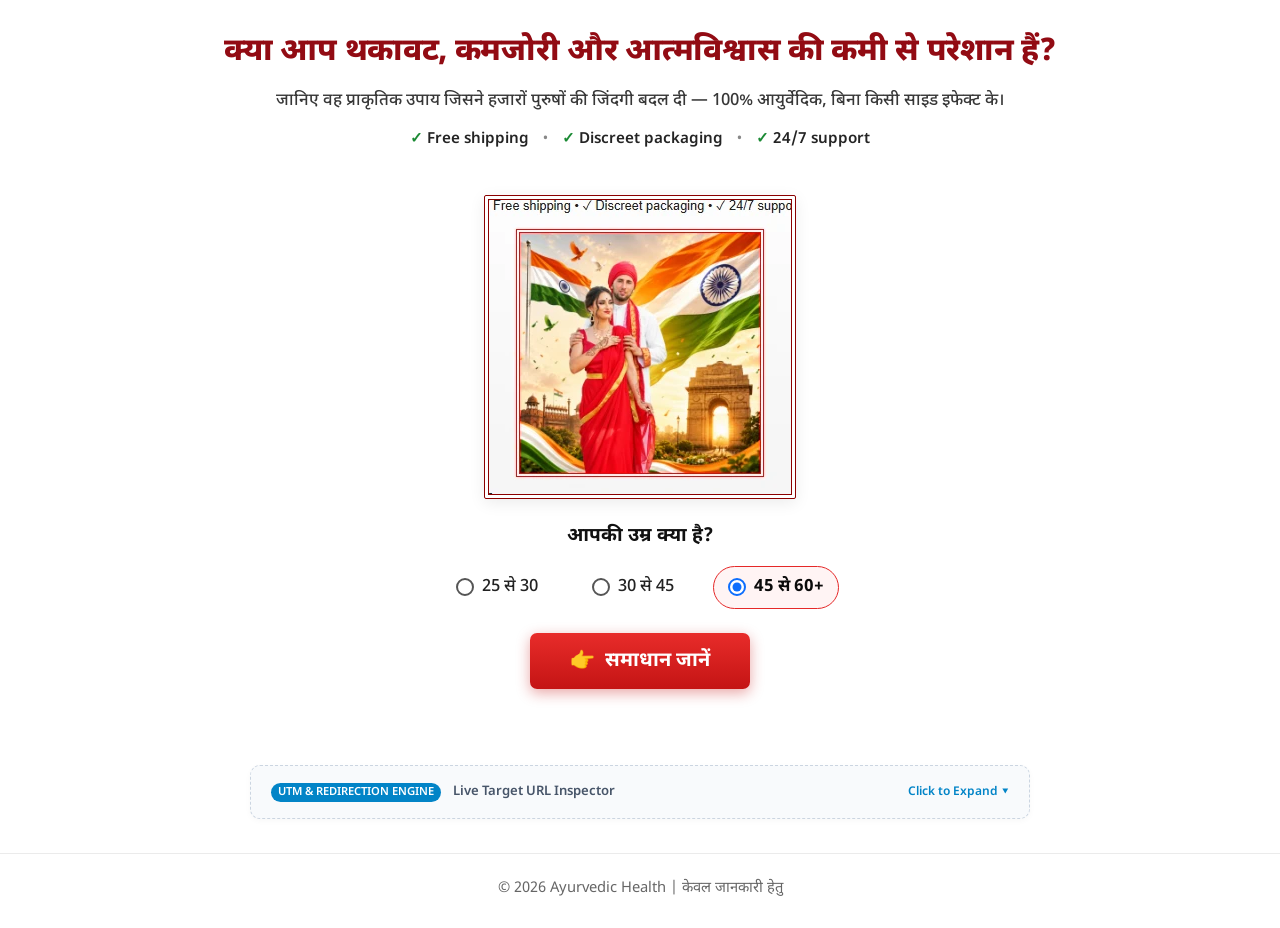
==== commit 6aa99263: "Add files via upload" ====
--- a/index.html
+++ b/index.html
@@ -1,313 +1,910 @@
 <!DOCTYPE html>
-<html lang="en">
+<html lang="hi">
 <head>
   <meta charset="UTF-8" />
-  <meta name="viewport" content="width=device-width, initial-scale=1.0" />
-  <title>StyleHub — Discover Your Clothing Style</title>
+  <meta name="viewport" content="width=device-width, initial-scale=1.0, maximum-scale=5.0" />
+  <title>आयुर्वेदिक स्वास्थ्य समाधान | Vedartha</title>
+  <meta name="description" content="जानिए वह प्राकृतिक उपाय जिसने हजारों पुरुषों की जिंदगी बदल दी — 100% आयुर्वेदिक, बिना किसी साइड इफेक्ट के।" />
+  
+  <!-- Preconnect and Load Devanagari & Latin Fonts -->
+  <link rel="preconnect" href="https://fonts.googleapis.com" />
+  <link rel="preconnect" href="https://fonts.gstatic.com" crossorigin />
+  <link href="https://fonts.googleapis.com/css2?family=Noto+Sans+Devanagari:wght@400;500;600;700;800&family=Poppins:wght@400;500;600;700&display=swap" rel="stylesheet" />
+
+  <!-- Embedded & External Stylesheet -->
+  <link rel="stylesheet" href="assets/css/style.css" />
+
   <style>
-    :root {
-      --dark: #1a1a1a;
-      --light: #faf8f5;
-      --accent: #c9a227;
-      --gray: #6b6b6b;
-    }
-    * { margin: 0; padding: 0; box-sizing: border-box; }
-    html { scroll-behavior: smooth; }
-    body {
-      font-family: 'Segoe UI', Tahoma, Geneva, Verdana, sans-serif;
-      color: var(--dark);
-      background: var(--light);
-      line-height: 1.6;
-    }
-
-    /* ===== Navbar ===== */
-    nav {
-      position: fixed;
-      top: 0; left: 0; right: 0;
-      display: flex;
-      justify-content: space-between;
-      align-items: center;
-      padding: 16px 6%;
-      background: rgba(26, 26, 26, 0.92);
-      backdrop-filter: blur(8px);
-      z-index: 100;
-    }
-    .logo {
-      color: #fff;
-      font-size: 1.5rem;
-      font-weight: 700;
-      letter-spacing: 2px;
-      text-decoration: none;
-    }
-    .logo span { color: var(--accent); }
-    nav ul {
-      display: flex;
-      gap: 28px;
-      list-style: none;
-    }
-    nav a {
-      color: #eee;
-      text-decoration: none;
-      font-size: 0.95rem;
-      transition: color 0.2s;
-    }
-    nav a:hover { color: var(--accent); }
-
-    /* ===== Hero ===== */
-    header {
-      position: relative;
-      height: 92vh;
-      min-height: 520px;
-      display: flex;
-      align-items: center;
-      justify-content: center;
-      text-align: center;
-      color: #fff;
-    }
-    header img {
-      position: absolute;
-      inset: 0;
-      width: 100%;
-      height: 100%;
-      object-fit: cover;
-    }
-    header::after {
-      content: "";
-      position: absolute;
-      inset: 0;
-      background: rgba(0, 0, 0, 0.5);
-    }
-    .hero-content { position: relative; z-index: 2; max-width: 720px; padding: 0 20px; }
-    .hero-content h1 {
-      font-size: clamp(2.4rem, 6vw, 4rem);
-      letter-spacing: 1px;
-      line-height: 1.15;
-      margin-bottom: 16px;
-    }
-    .hero-content h1 span { color: var(--accent); }
-    .hero-content p {
-      font-size: 1.15rem;
-      margin-bottom: 28px;
-      color: #eee;
-    }
-    .btn {
-      display: inline-block;
-      padding: 13px 34px;
-      background: var(--accent);
-      color: #fff;
-      text-decoration: none;
-      font-weight: 600;
-      letter-spacing: 1px;
-      border-radius: 3px;
-      transition: background 0.25s, transform 0.25s;
-    }
-    .btn:hover { background: #a8861d; transform: translateY(-2px); }
-
-    /* ===== Sections ===== */
-    section { padding: 80px 6%; }
-    .section-title {
-      text-align: center;
-      font-size: 2.2rem;
-      margin-bottom: 10px;
-    }
-    .section-sub {
-      text-align: center;
-      color: var(--gray);
-      max-width: 560px;
-      margin: 0 auto 50px;
-    }
-
-    /* ===== Style Cards ===== */
-    .styles {
-      display: grid;
-      grid-template-columns: repeat(auto-fit, minmax(250px, 1fr));
-      gap: 26px;
-      max-width: 1200px;
-      margin: 0 auto;
-    }
-    .card {
-      background: #fff;
-      border-radius: 10px;
-      overflow: hidden;
-      box-shadow: 0 6px 20px rgba(0, 0, 0, 0.08);
-      transition: transform 0.3s, box-shadow 0.3s;
-    }
-    .card:hover {
-      transform: translateY(-8px);
-      box-shadow: 0 14px 32px rgba(0, 0, 0, 0.15);
-    }
-    .card img {
-      width: 100%;
-      height: 300px;
-      object-fit: cover;
-      display: block;
-    }
-    .card-body { padding: 20px; }
-    .card-body h3 { margin-bottom: 8px; font-size: 1.25rem; }
-    .card-body p { color: var(--gray); font-size: 0.95rem; }
-    .tag {
-      display: inline-block;
-      margin-top: 14px;
-      font-size: 0.75rem;
-      letter-spacing: 1px;
-      text-transform: uppercase;
-      color: var(--accent);
-      font-weight: 700;
-    }
-
-    /* ===== Tips ===== */
-    .tips { background: #fff; }
-    .tips-grid {
-      display: grid;
-      grid-template-columns: repeat(auto-fit, minmax(220px, 1fr));
-      gap: 24px;
-      max-width: 1100px;
-      margin: 0 auto;
-    }
-    .tip {
-      padding: 26px 20px;
-      text-align: center;
-      border: 1px solid #eee;
-      border-radius: 10px;
-      transition: border-color 0.25s;
-    }
-    .tip:hover { border-color: var(--accent); }
-    .tip .icon { font-size: 2rem; margin-bottom: 12px; }
-    .tip h4 { margin-bottom: 8px; }
-    .tip p { color: var(--gray); font-size: 0.9rem; }
-
-    /* ===== CTA ===== */
-    .cta {
-      text-align: center;
-      background: var(--dark);
-      color: #fff;
-    }
-    .cta h2 { font-size: 2rem; margin-bottom: 14px; }
-    .cta p { color: #bbb; margin-bottom: 26px; }
-
-    /* ===== Footer ===== */
-    footer {
-      text-align: center;
-      padding: 26px 6%;
-      background: #111;
-      color: #999;
-      font-size: 0.9rem;
-    }
-
-    /* ===== Responsive ===== */
-    @media (max-width: 640px) {
-      nav ul { gap: 16px; }
-      nav a { font-size: 0.85rem; }
-      section { padding: 60px 6%; }
-    }
+/* ==========================================================================
+   Ayurvedic Health Landing Page Stylesheet
+   Responsive, High-Converting Pre-lander with UTM Integration
+   ========================================================================== */
+
+:root {
+  --primary-red: #8f0707;
+  --headline-red: #920b13;
+  --btn-gradient-start: #e82c2a;
+  --btn-gradient-end: #c41414;
+  --btn-shadow: rgba(196, 20, 20, 0.38);
+  --text-main: #2b2b2b;
+  --text-sub: #373737;
+  --text-muted: #666666;
+  --bg-color: #ffffff;
+  --border-frame: #8b0000;
+  --font-family: -apple-system, BlinkMacSystemFont, "Segoe UI", Roboto, "Noto Sans Devanagari", "Poppins", Helvetica, Arial, sans-serif;
+}
+
+*, *::before, *::after {
+  box-sizing: border-box;
+  margin: 0;
+  padding: 0;
+}
+
+html {
+  font-size: 16px;
+  -webkit-text-size-adjust: 100%;
+  scroll-behavior: smooth;
+}
+
+body {
+  font-family: var(--font-family);
+  background-color: var(--bg-color);
+  color: var(--text-main);
+  line-height: 1.5;
+  text-align: center;
+  min-height: 100vh;
+  display: flex;
+  flex-direction: column;
+  justify-content: space-between;
+  -webkit-font-smoothing: antialiased;
+  -moz-osx-font-smoothing: grayscale;
+}
+
+/* Container */
+.page-container {
+  width: 100%;
+  max-width: 960px;
+  margin: 0 auto;
+  padding: 32px 20px 24px;
+  flex: 1 0 auto;
+  display: flex;
+  flex-direction: column;
+  align-items: center;
+}
+
+/* Header & Headlines */
+.header-section {
+  width: 100%;
+  max-width: 860px;
+  margin-bottom: 22px;
+}
+
+.main-headline {
+  color: var(--headline-red);
+  font-size: clamp(1.35rem, 2.5vw + 0.5rem, 1.95rem);
+  font-weight: 800;
+  line-height: 1.35;
+  letter-spacing: -0.01em;
+  margin-bottom: 14px;
+  text-wrap: balance;
+}
+
+.sub-headline {
+  color: var(--text-sub);
+  font-size: clamp(0.92rem, 1.2vw + 0.5rem, 1.05rem);
+  font-weight: 500;
+  line-height: 1.55;
+  max-width: 760px;
+  margin: 0 auto 14px;
+  text-wrap: balance;
+}
+
+/* Trust Badges Row */
+.trust-badges {
+  display: flex;
+  justify-content: center;
+  align-items: center;
+  flex-wrap: wrap;
+  gap: 8px 14px;
+  font-size: clamp(0.85rem, 1vw + 0.4rem, 0.95rem);
+  font-weight: 600;
+  color: #242424;
+  margin-bottom: 22px;
+}
+
+.trust-item {
+  display: inline-flex;
+  align-items: center;
+  gap: 4px;
+  white-space: nowrap;
+}
+
+.trust-item .check {
+  color: #1b8a34;
+  font-weight: 700;
+}
+
+.trust-bullet {
+  color: #888888;
+  font-size: 0.8rem;
+  user-select: none;
+}
+
+/* Hero Media Section */
+.hero-image-wrapper {
+  margin: 0 auto 24px;
+  display: flex;
+  justify-content: center;
+  align-items: center;
+}
+
+.hero-frame {
+  position: relative;
+  display: inline-block;
+  padding: 3px;
+  border: 1.5px solid var(--border-frame);
+  background-color: #ffffff;
+  box-shadow: 0 4px 16px rgba(0, 0, 0, 0.08);
+  border-radius: 2px;
+  transition: transform 0.25s ease;
+}
+
+.hero-frame:hover {
+  transform: scale(1.01);
+}
+
+.hero-frame img {
+  display: block;
+  width: 100%;
+  max-width: 310px;
+  height: auto;
+  aspect-ratio: 302 / 294;
+  object-fit: cover;
+  border: 1px solid var(--border-frame);
+}
+
+/* Interactive Quiz Section */
+.quiz-section {
+  width: 100%;
+  max-width: 580px;
+  margin: 0 auto 28px;
+}
+
+.question-title {
+  font-size: clamp(1.05rem, 1.2vw + 0.6rem, 1.2rem);
+  font-weight: 700;
+  color: #111111;
+  margin-bottom: 14px;
+}
+
+/* Age Options Grid */
+.age-options-container {
+  display: flex;
+  justify-content: center;
+  align-items: center;
+  gap: 16px 24px;
+  flex-wrap: wrap;
+  margin-bottom: 24px;
+}
+
+.age-radio-label {
+  display: inline-flex;
+  align-items: center;
+  gap: 8px;
+  font-size: clamp(0.95rem, 1vw + 0.5rem, 1.05rem);
+  font-weight: 500;
+  color: #222222;
+  cursor: pointer;
+  padding: 8px 14px;
+  border-radius: 24px;
+  border: 1.5px solid transparent;
+  background: transparent;
+  transition: all 0.2s cubic-bezier(0.4, 0, 0.2, 1);
+  user-select: none;
+  -webkit-tap-highlight-color: transparent;
+}
+
+.age-radio-label:hover {
+  background-color: #f6f6f6;
+}
+
+.age-radio-label.selected {
+  font-weight: 700;
+  color: #0b0b0b;
+  background-color: #fff4f4;
+  border-color: #e52828;
+}
+
+/* Custom Styled Radio */
+.age-radio-input {
+  appearance: none;
+  -webkit-appearance: none;
+  width: 18px;
+  height: 18px;
+  border: 2px solid #555555;
+  border-radius: 50%;
+  outline: none;
+  cursor: pointer;
+  position: relative;
+  transition: all 0.2s ease;
+  flex-shrink: 0;
+  margin: 0;
+}
+
+.age-radio-input:hover {
+  border-color: #222222;
+}
+
+.age-radio-input:checked {
+  border-color: #0d6efd;
+  background-color: #ffffff;
+}
+
+.age-radio-input:checked::after {
+  content: "";
+  position: absolute;
+  top: 50%;
+  left: 50%;
+  transform: translate(-50%, -50%);
+  width: 9px;
+  height: 9px;
+  background-color: #0d6efd;
+  border-radius: 50%;
+}
+
+/* Call To Action Button */
+.cta-container {
+  margin: 12px 0 20px;
+  display: flex;
+  justify-content: center;
+}
+
+.cta-button {
+  display: inline-flex;
+  align-items: center;
+  justify-content: center;
+  gap: 10px;
+  background: linear-gradient(180deg, var(--btn-gradient-start) 0%, var(--btn-gradient-end) 100%);
+  color: #ffffff;
+  font-family: inherit;
+  font-size: clamp(1.05rem, 1.2vw + 0.6rem, 1.25rem);
+  font-weight: 700;
+  padding: 13px 40px;
+  border: none;
+  border-radius: 7px;
+  cursor: pointer;
+  box-shadow: 0 4px 14px var(--btn-shadow);
+  transition: all 0.22s cubic-bezier(0.4, 0, 0.2, 1);
+  text-decoration: none;
+  min-width: 210px;
+  position: relative;
+  overflow: hidden;
+}
+
+.cta-button:hover {
+  transform: translateY(-2px);
+  box-shadow: 0 7px 20px rgba(196, 20, 20, 0.52);
+  filter: brightness(1.04);
+}
+
+.cta-button:active {
+  transform: translateY(1px);
+  box-shadow: 0 2px 8px rgba(196, 20, 20, 0.4);
+}
+
+.cta-button:focus-visible {
+  outline: 3px solid rgba(232, 44, 42, 0.5);
+  outline-offset: 3px;
+}
+
+.cta-button .finger-icon {
+  font-size: 1.25rem;
+  line-height: 1;
+  display: inline-block;
+  animation: nudge 1.8s infinite ease-in-out;
+}
+
+@keyframes nudge {
+  0%, 100% { transform: translateX(0); }
+  50% { transform: translateX(4px); }
+}
+
+/* Subtle pulse glow on button */
+.pulse-effect {
+  animation: btnPulse 2.8s infinite;
+}
+
+@keyframes btnPulse {
+  0% { box-shadow: 0 0 0 0 rgba(232, 44, 42, 0.5), 0 4px 14px var(--btn-shadow); }
+  70% { box-shadow: 0 0 0 12px rgba(232, 44, 42, 0), 0 4px 14px var(--btn-shadow); }
+  100% { box-shadow: 0 0 0 0 rgba(232, 44, 42, 0), 0 4px 14px var(--btn-shadow); }
+}
+
+/* Loading State for smooth UX */
+.cta-button.loading {
+  opacity: 0.9;
+  cursor: wait;
+  pointer-events: none;
+}
+
+.cta-button.loading .spinner {
+  display: inline-block;
+  width: 18px;
+  height: 18px;
+  border: 2px solid rgba(255, 255, 255, 0.35);
+  border-top-color: #ffffff;
+  border-radius: 50%;
+  animation: spin 0.6s linear infinite;
+}
+
+@keyframes spin {
+  to { transform: rotate(360deg); }
+}
+
+/* Footer Section */
+.footer-section {
+  width: 100%;
+  padding: 24px 16px 28px;
+  background-color: transparent;
+  color: var(--text-muted);
+  font-size: clamp(0.8rem, 0.9vw + 0.3rem, 0.92rem);
+  border-top: 1px solid #ebebeb;
+  flex-shrink: 0;
+}
+
+.footer-section p {
+  margin: 0;
+}
+
+/* UTM Debugger / Testing Tool (Developer & Marketing Mode) */
+.utm-inspector-panel {
+  width: 100%;
+  max-width: 780px;
+  margin: 28px auto 10px;
+  background: #f8fafc;
+  border: 1px dashed #cbd5e1;
+  border-radius: 10px;
+  padding: 16px 20px;
+  text-align: left;
+  font-size: 0.85rem;
+  color: #334155;
+  box-shadow: 0 2px 6px rgba(0, 0, 0, 0.03);
+}
+
+.utm-inspector-header {
+  display: flex;
+  justify-content: space-between;
+  align-items: center;
+  margin-bottom: 10px;
+  padding-bottom: 8px;
+  border-bottom: 1px solid #e2e8f0;
+}
+
+.utm-inspector-title {
+  font-weight: 700;
+  font-size: 0.9rem;
+  color: #0f172a;
+  display: flex;
+  align-items: center;
+  gap: 6px;
+}
+
+.utm-badge {
+  background: #0284c7;
+  color: #ffffff;
+  font-size: 0.7rem;
+  padding: 2px 7px;
+  border-radius: 12px;
+  font-weight: 600;
+  text-transform: uppercase;
+}
+
+.utm-url-box {
+  background: #ffffff;
+  border: 1px solid #e2e8f0;
+  border-radius: 6px;
+  padding: 10px 12px;
+  word-break: break-all;
+  font-family: ui-monospace, SFMono-Regular, Menlo, Monaco, Consolas, monospace;
+  font-size: 0.78rem;
+  color: #0369a1;
+  margin: 8px 0;
+  line-height: 1.4;
+  user-select: all;
+}
+
+.utm-inspector-grid {
+  display: grid;
+  grid-template-columns: repeat(auto-fit, minmax(180px, 1fr));
+  gap: 8px;
+  margin-top: 10px;
+}
+
+.utm-stat-pill {
+  background: #ffffff;
+  border: 1px solid #e2e8f0;
+  padding: 6px 10px;
+  border-radius: 6px;
+  font-size: 0.78rem;
+}
+
+.utm-stat-label {
+  color: #64748b;
+  font-size: 0.7rem;
+  font-weight: 600;
+  text-transform: uppercase;
+}
+
+.utm-stat-val {
+  font-weight: 700;
+  color: #0f172a;
+}
+
+.toggle-debug-btn {
+  background: none;
+  border: 1px solid #cbd5e1;
+  color: #64748b;
+  padding: 3px 10px;
+  border-radius: 4px;
+  font-size: 0.75rem;
+  cursor: pointer;
+  transition: all 0.2s;
+}
+
+.toggle-debug-btn:hover {
+  background: #e2e8f0;
+  color: #0f172a;
+}
+
+/* Responsive adjustments */
+@media (max-width: 600px) {
+  .page-container {
+    padding: 22px 14px 18px;
+  }
+  
+  .hero-frame img {
+    max-width: 270px;
+  }
+
+  .age-options-container {
+    gap: 10px 14px;
+  }
+
+  .age-radio-label {
+    padding: 6px 10px;
+    font-size: 0.95rem;
+  }
+
+  .cta-button {
+    width: 100%;
+    max-width: 320px;
+    padding: 13px 20px;
+  }
+}
   </style>
 </head>
 <body>
 
-  <!-- Navbar -->
-  <nav>
-    <a href="#" class="logo">STYLE<span>HUB</span></a>
-    <ul>
-      <li><a href="#styles">Styles</a></li>
-      <li><a href="#tips">Tips</a></li>
-      <li><a href="#join">Join Us</a></li>
-    </ul>
-  </nav>
-
-  <!-- Hero -->
-  <header>
-    <img src="images/hero.jpg" alt="Fashion models on a city street" />
-    <div class="hero-content">
-      <h1>Find Your <span>Perfect Style</span></h1>
-      <p>From casual comfort to formal elegance — explore clothing styles that speak who you are.</p>
-      <a href="#styles" class="btn">Explore Styles</a>
-    </div>
-  </header>
-
-  <!-- Styles -->
-  <section id="styles">
-    <h2 class="section-title">Popular Clothing Styles</h2>
-    <p class="section-sub">Every style has its own personality. Discover which one fits your lifestyle and mood.</p>
-    <div class="styles">
-
-      <div class="card">
-        <img src="images/casual.jpg" alt="Casual style — t-shirt and jeans" />
-        <div class="card-body">
-          <h3>Casual</h3>
-          <p>T-shirts, jeans, and sneakers. Effortless, comfortable, and perfect for everyday life. The go-to choice for a relaxed day out.</p>
-          <span class="tag">Everyday Wear</span>
+  <!-- Main Container -->
+  <main class="page-container" role="main">
+    
+    <!-- Top Headline Section -->
+    <header class="header-section">
+      <h1 class="main-headline">
+        क्या आप थकावट, कमजोरी और आत्मविश्वास की कमी से परेशान हैं?
+      </h1>
+      <p class="sub-headline">
+        जानिए वह प्राकृतिक उपाय जिसने हजारों पुरुषों की जिंदगी बदल दी — 100% आयुर्वेदिक, बिना किसी साइड इफेक्ट के।
+      </p>
+      
+      <!-- Trust Indicators -->
+      <div class="trust-badges" aria-label="विशेषताएं">
+        <span class="trust-item"><span class="check">✓</span> Free shipping</span>
+        <span class="trust-bullet">•</span>
+        <span class="trust-item"><span class="check">✓</span> Discreet packaging</span>
+        <span class="trust-bullet">•</span>
+        <span class="trust-item"><span class="check">✓</span> 24/7 support</span>
+      </div>
+    </header>
+
+    <!-- Center Hero Framed Image -->
+    <section class="hero-image-wrapper" aria-label="उत्पाद और प्राकृतिक समाधान">
+      <div class="hero-frame">
+        <picture>
+          <source srcset="[data-uri]" type="image/webp" />
+          <img 
+            src="[data-uri]" 
+            alt="भारतीय दंपति और तिरंगा - 100% आयुर्वेदिक स्वास्थ्य"
+            width="302" 
+            height="294"
+            loading="eager"
+            fetchpriority="high"
+          />
+        </picture>
+      </div>
+    </section>
+
+    <!-- Interactive Age Selection Form -->
+    <section class="quiz-section" aria-label="आयु चयन">
+      <form id="age-quiz-form" action="https://vedartha.in/v2.html" method="GET">
+        
+        <h2 class="question-title">आपकी उम्र क्या है?</h2>
+        
+        <div class="age-options-container" role="radiogroup" aria-label="आयु विकल्प">
+          
+          <!-- Option 1: 25 से 30 -->
+          <label class="age-radio-label" for="age-25-30">
+            <input 
+              type="radio" 
+              id="age-25-30" 
+              name="user_age" 
+              value="25-30" 
+              class="age-radio-input" 
+            />
+            <span>25 से 30</span>
+          </label>
+
+          <!-- Option 2: 30 से 45 -->
+          <label class="age-radio-label" for="age-30-45">
+            <input 
+              type="radio" 
+              id="age-30-45" 
+              name="user_age" 
+              value="30-45" 
+              class="age-radio-input" 
+            />
+            <span>30 से 45</span>
+          </label>
+
+          <!-- Option 3: 45 से 60+ (Default Checked) -->
+          <label class="age-radio-label selected" for="age-45-60plus">
+            <input 
+              type="radio" 
+              id="age-45-60plus" 
+              name="user_age" 
+              value="45-60plus" 
+              class="age-radio-input" 
+              checked 
+            />
+            <span>45 से 60+</span>
+          </label>
+
+        </div>
+
+        <!-- CTA Redirection Button -->
+        <div class="cta-container">
+          <a 
+            id="cta-redirect-link" 
+            href="https://vedartha.in/v2.html?utm_source=prelander_quiz&utm_medium=cpc&utm_campaign=vedartha_v2&utm_content=age_45-60plus&utm_term=age_45_60plus_years&age=45-60%2B&quiz_step=age_completed&v_src=prelander_v1"
+            class="cta-button pulse-effect" 
+            role="button"
+            aria-label="समाधान जानें"
+          >
+            <span class="finger-icon">👉</span>
+            <span class="btn-text">समाधान जानें</span>
+          </a>
+        </div>
+
+      </form>
+    </section>
+
+    <!-- UTM Parameter & Redirection Inspector (Collapsible for QA / Testing) -->
+    <details class="utm-inspector-panel" id="utm-debugger">
+      <summary style="cursor: pointer; font-weight: 600; outline: none; display: flex; align-items: center; justify-content: space-between;">
+        <div>
+          <span class="utm-badge">UTM & Redirection Engine</span>
+          <span style="margin-left: 8px; font-size: 0.82rem; color: #475569;">Live Target URL Inspector</span>
+        </div>
+        <span style="font-size: 0.75rem; color: #0284c7; font-weight: 600;">Click to Expand ▾</span>
+      </summary>
+      
+      <div style="margin-top: 14px;">
+        <div style="display: flex; justify-content: space-between; align-items: center;">
+          <span style="font-size: 0.75rem; color: #64748b; font-weight: 600;">GENERATED DESTINATION URL (UPDATING LIVE):</span>
+          <button type="button" class="toggle-debug-btn" onclick="navigator.clipboard.writeText(document.getElementById('debug-final-url').textContent); this.innerText='Copied!'; setTimeout(()=>this.innerText='Copy URL', 1500);">Copy URL</button>
+        </div>
+        <div class="utm-url-box" id="debug-final-url">https://vedartha.in/v2.html</div>
+
+        <div class="utm-inspector-grid">
+          <div class="utm-stat-pill">
+            <div class="utm-stat-label">Selected Age</div>
+            <div class="utm-stat-val" id="debug-selected-age">45 से 60+ (45-60plus)</div>
+          </div>
+          <div class="utm-stat-pill">
+            <div class="utm-stat-label">utm_content</div>
+            <div class="utm-stat-val" id="debug-utm-content">age_45-60plus</div>
+          </div>
+          <div class="utm-stat-pill">
+            <div class="utm-stat-label">Base Destination</div>
+            <div class="utm-stat-val">vedartha.in/v2.html</div>
+          </div>
+        </div>
+
+        <div style="margin-top: 10px; font-size: 0.75rem; color: #64748b; line-height: 1.4;">
+          ✨ <strong>Automatic Ad Tracking Preservation:</strong> Any incoming campaign parameters (such as <code>fbclid</code>, <code>gclid</code>, <code>ttclid</code>, <code>utm_source</code>, <code>utm_campaign</code>, <code>ad_id</code>) present in the browser URL are automatically merged, preserved, and RFC-3986 encoded upon redirection.
         </div>
       </div>
-
-      <div class="card">
-        <img src="images/formal.jpg" alt="Formal style — suits and dress" />
-        <div class="card-body">
-          <h3>Formal</h3>
-          <p>Sharp suits, crisp shirts, and classic dresses. Professional elegance for office meetings, interviews, and special occasions.</p>
-          <span class="tag">Business &amp; Events</span>
-        </div>
-      </div>
-
-      <div class="card">
-        <img src="images/street.jpg" alt="Streetwear style — hoodie and cargo pants" />
-        <div class="card-body">
-          <h3>Streetwear</h3>
-          <p>Oversized hoodies, caps, cargo pants, and bold sneakers. Bold, urban, and unapologetically cool — born from city culture.</p>
-          <span class="tag">Urban Edge</span>
-        </div>
-      </div>
-
-      <div class="card">
-        <img src="images/ethnic.jpg" alt="Ethnic style — traditional Indian wear" />
-        <div class="card-body">
-          <h3>Ethnic &amp; Festive</h3>
-          <p>Anarkali suits, kurtas, sherwanis, and rich prints. Vibrant traditional wear for weddings, festivals, and celebrations.</p>
-          <span class="tag">Tradition Meets Trend</span>
-        </div>
-      </div>
-
-    </div>
-  </section>
-
-  <!-- Tips -->
-  <section id="tips" class="tips">
-    <h2 class="section-title">Style Tips</h2>
-    <p class="section-sub">Simple rules that level up any outfit.</p>
-    <div class="tips-grid">
-      <div class="tip">
-        <div class="icon">📏</div>
-        <h4>Fit Is Everything</h4>
-        <p>A well-fitted basic beats an ill-fitting designer piece every time.</p>
-      </div>
-      <div class="tip">
-        <div class="icon">🎨</div>
-        <h4>Stick to a Palette</h4>
-        <p>Neutral tones with one accent color keep your wardrobe cohesive.</p>
-      </div>
-      <div class="tip">
-        <div class="icon">👞</div>
-        <h4>Invest in Footwear</h4>
-        <p>Good shoes can complete or make or break any look.</p>
-      </div>
-      <div class="tip">
-        <div class="icon">✨</div>
-        <h4>Wear What You Love</h4>
-        <p>Confidence is the best accessory — style that feels like you.</p>
-      </div>
-    </div>
-  </section>
-
-  <!-- CTA -->
-  <section id="join" class="cta">
-    <h2>Ready to Upgrade Your Wardrobe?</h2>
-    <p>Join our community and get weekly style inspiration in your inbox.</p>
-    <a href="#" class="btn">Get Started</a>
-  </section>
-
-  <!-- Footer -->
-  <footer>
-    &copy; 2026 StyleHub. All rights reserved. — Dressed well, live well.
+    </details>
+
+  </main>
+
+  <!-- Footer Section -->
+  <footer class="footer-section" role="contentinfo">
+    <p>&copy; <span id="copyright-year">2025</span> Ayurvedic Health | केवल जानकारी हेतु</p>
   </footer>
 
+  <!-- UTM Redirection Script -->
+  <script>
+/**
+ * Ayurvedic Health Pre-Lander - Advanced UTM & Ad Parameter Redirection Engine
+ * Handles age quiz selection, URL parameter preservation, UTM tagging, and redirection to https://vedartha.in/v2.html
+ */
+
+(function () {
+  'use strict';
+
+  // Global configuration (customizable via window.VEDARTHA_CONFIG)
+  const CONFIG = Object.assign(
+    {
+      baseUrl: 'https://vedartha.in/v2.html',
+      defaultUtmSource: 'prelander_quiz',
+      defaultUtmMedium: 'cpc',
+      defaultUtmCampaign: 'vedartha_v2',
+      preserveAllIncomingParams: true,
+      directRedirectOnSelect: false, // If true, clicking radio redirects immediately; if false, redirects on CTA button click
+      redirectDelayMs: 220 // Smooth UX feedback delay before page transition
+    },
+    window.VEDARTHA_CONFIG || {}
+  );
+
+  // Age group definitions & UTM mapping
+  const AGE_MAP = {
+    '25-30': {
+      raw: '25-30',
+      label: '25 से 30',
+      utmContent: 'age_25-30',
+      utmTerm: 'age_25_30_years',
+      ageParam: '25-30'
+    },
+    '30-45': {
+      raw: '30-45',
+      label: '30 से 45',
+      utmContent: 'age_30-45',
+      utmTerm: 'age_30_45_years',
+      ageParam: '30-45'
+    },
+    '45-60plus': {
+      raw: '45-60plus',
+      label: '45 से 60+',
+      utmContent: 'age_45-60plus',
+      utmTerm: 'age_45_60plus_years',
+      ageParam: '45-60+'
+    }
+  };
+
+  /**
+   * Parse current page search query parameters into a key-value object
+   */
+  function getIncomingParams() {
+    try {
+      const search = window.location.search;
+      if (!search) return {};
+      const params = {};
+      const urlParams = new URLSearchParams(search);
+      for (const [key, val] of urlParams.entries()) {
+        if (key && val) {
+          params[key] = val;
+        }
+      }
+      return params;
+    } catch (e) {
+      console.warn('[Vedartha Lander] Could not parse query params:', e);
+      return {};
+    }
+  }
+
+  /**
+   * Build the final destination URL with properly encoded UTM & tracking parameters
+   * @param {string} ageKey - The selected age key ('25-30', '30-45', or '45-60plus')
+   * @returns {string} Final encoded redirection URL
+   */
+  function buildDestinationUrl(ageKey) {
+    const ageData = AGE_MAP[ageKey] || AGE_MAP['45-60plus'];
+    const incoming = getIncomingParams();
+
+    let destUrl;
+    try {
+      destUrl = new URL(CONFIG.baseUrl);
+    } catch (e) {
+      destUrl = new URL(CONFIG.baseUrl, window.location.origin);
+    }
+
+    const searchParams = destUrl.searchParams;
+
+    // 1. Preserve all incoming parameters (fbclid, gclid, ttclid, utm_*, ad_id, pixel_id, etc.)
+    if (CONFIG.preserveAllIncomingParams) {
+      for (const [key, value] of Object.entries(incoming)) {
+        searchParams.set(key, value);
+      }
+    }
+
+    // 2. Set default UTM source if not present
+    if (!searchParams.has('utm_source')) {
+      searchParams.set('utm_source', CONFIG.defaultUtmSource);
+    }
+
+    // 3. Set default UTM medium if not present
+    if (!searchParams.has('utm_medium')) {
+      searchParams.set('utm_medium', CONFIG.defaultUtmMedium);
+    }
+
+    // 4. Set default UTM campaign if not present
+    if (!searchParams.has('utm_campaign')) {
+      searchParams.set('utm_campaign', CONFIG.defaultUtmCampaign);
+    }
+
+    // 5. Append or enhance UTM Content with Age Selection
+    const existingContent = searchParams.get('utm_content');
+    if (existingContent) {
+      if (!existingContent.includes(ageData.utmContent)) {
+        searchParams.set('utm_content', `${existingContent}_${ageData.utmContent}`);
+      }
+    } else {
+      searchParams.set('utm_content', ageData.utmContent);
+    }
+
+    // 6. Set UTM Term with Age info if not present
+    if (!searchParams.has('utm_term')) {
+      searchParams.set('utm_term', ageData.utmTerm);
+    }
+
+    // 7. Explicit Age & Quiz parameters
+    searchParams.set('age', ageData.ageParam);
+    searchParams.set('quiz_step', 'age_completed');
+    searchParams.set('v_src', 'prelander_v1');
+
+    return destUrl.toString();
+  }
+
+  /**
+   * Initialize interactive elements on DOM Ready
+   */
+  function initLander() {
+    const radioInputs = document.querySelectorAll('input[name="user_age"]');
+    const radioLabels = document.querySelectorAll('.age-radio-label');
+    const ctaButton = document.getElementById('cta-submit-btn') || document.getElementById('cta-redirect-link') || document.querySelector('.cta-button');
+    const form = document.getElementById('age-quiz-form');
+    const debugUrlDisplay = document.getElementById('debug-final-url');
+    const debugAgeDisplay = document.getElementById('debug-selected-age');
+    const debugUtmDisplay = document.getElementById('debug-utm-content');
+    const yearDisplay = document.getElementById('copyright-year');
+
+    // Dynamic copyright year
+    if (yearDisplay) {
+      yearDisplay.textContent = new Date().getFullYear();
+    }
+
+    // Get currently checked age value
+    function getSelectedAge() {
+      const checked = document.querySelector('input[name="user_age"]:checked');
+      return checked ? checked.value : '45-60plus';
+    }
+
+    // Update UI active styles and update button link/debug preview
+    function updateState(selectedAgeKey) {
+      const ageData = AGE_MAP[selectedAgeKey] || AGE_MAP['45-60plus'];
+      const finalUrl = buildDestinationUrl(selectedAgeKey);
+
+      // Update active classes on radio labels
+      radioLabels.forEach((label) => {
+        const input = label.querySelector('input[type="radio"]');
+        if (input && input.value === selectedAgeKey) {
+          label.classList.add('selected');
+          input.checked = true;
+        } else {
+          label.classList.remove('selected');
+        }
+      });
+
+      // Update CTA anchor href
+      if (ctaButton && ctaButton.tagName === 'A') {
+        ctaButton.href = finalUrl;
+      }
+
+      // Update form action
+      if (form) {
+        form.action = finalUrl;
+      }
+
+      // Update debugger panel if present
+      if (debugUrlDisplay) {
+        debugUrlDisplay.textContent = finalUrl;
+      }
+      if (debugAgeDisplay) {
+        debugAgeDisplay.textContent = ageData.label + ` (${selectedAgeKey})`;
+      }
+      if (debugUtmDisplay) {
+        debugUtmDisplay.textContent = ageData.utmContent;
+      }
+    }
+
+    // Trigger redirection
+    function executeRedirect(ageKey) {
+      const finalUrl = buildDestinationUrl(ageKey);
+
+      if (ctaButton) {
+        ctaButton.classList.add('loading');
+        ctaButton.innerHTML = `<span class="spinner"></span> <span>लोड हो रहा है...</span>`;
+      }
+
+      setTimeout(() => {
+        window.location.href = finalUrl;
+      }, CONFIG.redirectDelayMs);
+    }
+
+    // Radio change listeners
+    radioInputs.forEach((input) => {
+      input.addEventListener('change', (e) => {
+        const selectedAge = e.target.value;
+        updateState(selectedAge);
+
+        if (CONFIG.directRedirectOnSelect) {
+          executeRedirect(selectedAge);
+        }
+      });
+    });
+
+    // Make entire label clickable
+    radioLabels.forEach((label) => {
+      label.addEventListener('click', function (e) {
+        // Prevent double event if clicking direct input
+        if (e.target.tagName !== 'INPUT') {
+          const input = this.querySelector('input[type="radio"]');
+          if (input) {
+            input.checked = true;
+            updateState(input.value);
+
+            if (CONFIG.directRedirectOnSelect) {
+              executeRedirect(input.value);
+            }
+          }
+        }
+      });
+    });
+
+    // CTA Button Click listener
+    if (ctaButton) {
+      ctaButton.addEventListener('click', (e) => {
+        e.preventDefault();
+        const selectedAge = getSelectedAge();
+        executeRedirect(selectedAge);
+      });
+    }
+
+    // Initial state calculation
+    const initialAge = getSelectedAge();
+    updateState(initialAge);
+
+    // Expose helpers to global scope for testing/monitoring
+    window.VedarthaQuiz = {
+      buildUrl: buildDestinationUrl,
+      getSelectedAge: getSelectedAge,
+      updateState: updateState,
+      executeRedirect: executeRedirect,
+      config: CONFIG
+    };
+  }
+
+  // Initialize on load
+  if (document.readyState === 'loading') {
+    document.addEventListener('DOMContentLoaded', initLander);
+  } else {
+    initLander();
+  }
+})();
+  </script>
+
+  <!-- External Script Fallback -->
+  <script src="assets/js/utm-redirect.js"></script>
 </body>
 </html>
--- a/assets/css/style.css
+++ b/assets/css/style.css
@@ -0,0 +1,466 @@
+/* ==========================================================================
+   Ayurvedic Health Landing Page Stylesheet
+   Responsive, High-Converting Pre-lander with UTM Integration
+   ========================================================================== */
+
+:root {
+  --primary-red: #8f0707;
+  --headline-red: #920b13;
+  --btn-gradient-start: #e82c2a;
+  --btn-gradient-end: #c41414;
+  --btn-shadow: rgba(196, 20, 20, 0.38);
+  --text-main: #2b2b2b;
+  --text-sub: #373737;
+  --text-muted: #666666;
+  --bg-color: #ffffff;
+  --border-frame: #8b0000;
+  --font-family: -apple-system, BlinkMacSystemFont, "Segoe UI", Roboto, "Noto Sans Devanagari", "Poppins", Helvetica, Arial, sans-serif;
+}
+
+*, *::before, *::after {
+  box-sizing: border-box;
+  margin: 0;
+  padding: 0;
+}
+
+html {
+  font-size: 16px;
+  -webkit-text-size-adjust: 100%;
+  scroll-behavior: smooth;
+}
+
+body {
+  font-family: var(--font-family);
+  background-color: var(--bg-color);
+  color: var(--text-main);
+  line-height: 1.5;
+  text-align: center;
+  min-height: 100vh;
+  display: flex;
+  flex-direction: column;
+  justify-content: space-between;
+  -webkit-font-smoothing: antialiased;
+  -moz-osx-font-smoothing: grayscale;
+}
+
+/* Container */
+.page-container {
+  width: 100%;
+  max-width: 960px;
+  margin: 0 auto;
+  padding: 32px 20px 24px;
+  flex: 1 0 auto;
+  display: flex;
+  flex-direction: column;
+  align-items: center;
+}
+
+/* Header & Headlines */
+.header-section {
+  width: 100%;
+  max-width: 860px;
+  margin-bottom: 22px;
+}
+
+.main-headline {
+  color: var(--headline-red);
+  font-size: clamp(1.35rem, 2.5vw + 0.5rem, 1.95rem);
+  font-weight: 800;
+  line-height: 1.35;
+  letter-spacing: -0.01em;
+  margin-bottom: 14px;
+  text-wrap: balance;
+}
+
+.sub-headline {
+  color: var(--text-sub);
+  font-size: clamp(0.92rem, 1.2vw + 0.5rem, 1.05rem);
+  font-weight: 500;
+  line-height: 1.55;
+  max-width: 760px;
+  margin: 0 auto 14px;
+  text-wrap: balance;
+}
+
+/* Trust Badges Row */
+.trust-badges {
+  display: flex;
+  justify-content: center;
+  align-items: center;
+  flex-wrap: wrap;
+  gap: 8px 14px;
+  font-size: clamp(0.85rem, 1vw + 0.4rem, 0.95rem);
+  font-weight: 600;
+  color: #242424;
+  margin-bottom: 22px;
+}
+
+.trust-item {
+  display: inline-flex;
+  align-items: center;
+  gap: 4px;
+  white-space: nowrap;
+}
+
+.trust-item .check {
+  color: #1b8a34;
+  font-weight: 700;
+}
+
+.trust-bullet {
+  color: #888888;
+  font-size: 0.8rem;
+  user-select: none;
+}
+
+/* Hero Media Section */
+.hero-image-wrapper {
+  margin: 0 auto 24px;
+  display: flex;
+  justify-content: center;
+  align-items: center;
+}
+
+.hero-frame {
+  position: relative;
+  display: inline-block;
+  padding: 3px;
+  border: 1.5px solid var(--border-frame);
+  background-color: #ffffff;
+  box-shadow: 0 4px 16px rgba(0, 0, 0, 0.08);
+  border-radius: 2px;
+  transition: transform 0.25s ease;
+}
+
+.hero-frame:hover {
+  transform: scale(1.01);
+}
+
+.hero-frame img {
+  display: block;
+  width: 100%;
+  max-width: 310px;
+  height: auto;
+  aspect-ratio: 302 / 294;
+  object-fit: cover;
+  border: 1px solid var(--border-frame);
+}
+
+/* Interactive Quiz Section */
+.quiz-section {
+  width: 100%;
+  max-width: 580px;
+  margin: 0 auto 28px;
+}
+
+.question-title {
+  font-size: clamp(1.05rem, 1.2vw + 0.6rem, 1.2rem);
+  font-weight: 700;
+  color: #111111;
+  margin-bottom: 14px;
+}
+
+/* Age Options Grid */
+.age-options-container {
+  display: flex;
+  justify-content: center;
+  align-items: center;
+  gap: 16px 24px;
+  flex-wrap: wrap;
+  margin-bottom: 24px;
+}
+
+.age-radio-label {
+  display: inline-flex;
+  align-items: center;
+  gap: 8px;
+  font-size: clamp(0.95rem, 1vw + 0.5rem, 1.05rem);
+  font-weight: 500;
+  color: #222222;
+  cursor: pointer;
+  padding: 8px 14px;
+  border-radius: 24px;
+  border: 1.5px solid transparent;
+  background: transparent;
+  transition: all 0.2s cubic-bezier(0.4, 0, 0.2, 1);
+  user-select: none;
+  -webkit-tap-highlight-color: transparent;
+}
+
+.age-radio-label:hover {
+  background-color: #f6f6f6;
+}
+
+.age-radio-label.selected {
+  font-weight: 700;
+  color: #0b0b0b;
+  background-color: #fff4f4;
+  border-color: #e52828;
+}
+
+/* Custom Styled Radio */
+.age-radio-input {
+  appearance: none;
+  -webkit-appearance: none;
+  width: 18px;
+  height: 18px;
+  border: 2px solid #555555;
+  border-radius: 50%;
+  outline: none;
+  cursor: pointer;
+  position: relative;
+  transition: all 0.2s ease;
+  flex-shrink: 0;
+  margin: 0;
+}
+
+.age-radio-input:hover {
+  border-color: #222222;
+}
+
+.age-radio-input:checked {
+  border-color: #0d6efd;
+  background-color: #ffffff;
+}
+
+.age-radio-input:checked::after {
+  content: "";
+  position: absolute;
+  top: 50%;
+  left: 50%;
+  transform: translate(-50%, -50%);
+  width: 9px;
+  height: 9px;
+  background-color: #0d6efd;
+  border-radius: 50%;
+}
+
+/* Call To Action Button */
+.cta-container {
+  margin: 12px 0 20px;
+  display: flex;
+  justify-content: center;
+}
+
+.cta-button {
+  display: inline-flex;
+  align-items: center;
+  justify-content: center;
+  gap: 10px;
+  background: linear-gradient(180deg, var(--btn-gradient-start) 0%, var(--btn-gradient-end) 100%);
+  color: #ffffff;
+  font-family: inherit;
+  font-size: clamp(1.05rem, 1.2vw + 0.6rem, 1.25rem);
+  font-weight: 700;
+  padding: 13px 40px;
+  border: none;
+  border-radius: 7px;
+  cursor: pointer;
+  box-shadow: 0 4px 14px var(--btn-shadow);
+  transition: all 0.22s cubic-bezier(0.4, 0, 0.2, 1);
+  text-decoration: none;
+  min-width: 210px;
+  position: relative;
+  overflow: hidden;
+}
+
+.cta-button:hover {
+  transform: translateY(-2px);
+  box-shadow: 0 7px 20px rgba(196, 20, 20, 0.52);
+  filter: brightness(1.04);
+}
+
+.cta-button:active {
+  transform: translateY(1px);
+  box-shadow: 0 2px 8px rgba(196, 20, 20, 0.4);
+}
+
+.cta-button:focus-visible {
+  outline: 3px solid rgba(232, 44, 42, 0.5);
+  outline-offset: 3px;
+}
+
+.cta-button .finger-icon {
+  font-size: 1.25rem;
+  line-height: 1;
+  display: inline-block;
+  animation: nudge 1.8s infinite ease-in-out;
+}
+
+@keyframes nudge {
+  0%, 100% { transform: translateX(0); }
+  50% { transform: translateX(4px); }
+}
+
+/* Subtle pulse glow on button */
+.pulse-effect {
+  animation: btnPulse 2.8s infinite;
+}
+
+@keyframes btnPulse {
+  0% { box-shadow: 0 0 0 0 rgba(232, 44, 42, 0.5), 0 4px 14px var(--btn-shadow); }
+  70% { box-shadow: 0 0 0 12px rgba(232, 44, 42, 0), 0 4px 14px var(--btn-shadow); }
+  100% { box-shadow: 0 0 0 0 rgba(232, 44, 42, 0), 0 4px 14px var(--btn-shadow); }
+}
+
+/* Loading State for smooth UX */
+.cta-button.loading {
+  opacity: 0.9;
+  cursor: wait;
+  pointer-events: none;
+}
+
+.cta-button.loading .spinner {
+  display: inline-block;
+  width: 18px;
+  height: 18px;
+  border: 2px solid rgba(255, 255, 255, 0.35);
+  border-top-color: #ffffff;
+  border-radius: 50%;
+  animation: spin 0.6s linear infinite;
+}
+
+@keyframes spin {
+  to { transform: rotate(360deg); }
+}
+
+/* Footer Section */
+.footer-section {
+  width: 100%;
+  padding: 24px 16px 28px;
+  background-color: transparent;
+  color: var(--text-muted);
+  font-size: clamp(0.8rem, 0.9vw + 0.3rem, 0.92rem);
+  border-top: 1px solid #ebebeb;
+  flex-shrink: 0;
+}
+
+.footer-section p {
+  margin: 0;
+}
+
+/* UTM Debugger / Testing Tool (Developer & Marketing Mode) */
+.utm-inspector-panel {
+  width: 100%;
+  max-width: 780px;
+  margin: 28px auto 10px;
+  background: #f8fafc;
+  border: 1px dashed #cbd5e1;
+  border-radius: 10px;
+  padding: 16px 20px;
+  text-align: left;
+  font-size: 0.85rem;
+  color: #334155;
+  box-shadow: 0 2px 6px rgba(0, 0, 0, 0.03);
+}
+
+.utm-inspector-header {
+  display: flex;
+  justify-content: space-between;
+  align-items: center;
+  margin-bottom: 10px;
+  padding-bottom: 8px;
+  border-bottom: 1px solid #e2e8f0;
+}
+
+.utm-inspector-title {
+  font-weight: 700;
+  font-size: 0.9rem;
+  color: #0f172a;
+  display: flex;
+  align-items: center;
+  gap: 6px;
+}
+
+.utm-badge {
+  background: #0284c7;
+  color: #ffffff;
+  font-size: 0.7rem;
+  padding: 2px 7px;
+  border-radius: 12px;
+  font-weight: 600;
+  text-transform: uppercase;
+}
+
+.utm-url-box {
+  background: #ffffff;
+  border: 1px solid #e2e8f0;
+  border-radius: 6px;
+  padding: 10px 12px;
+  word-break: break-all;
+  font-family: ui-monospace, SFMono-Regular, Menlo, Monaco, Consolas, monospace;
+  font-size: 0.78rem;
+  color: #0369a1;
+  margin: 8px 0;
+  line-height: 1.4;
+  user-select: all;
+}
+
+.utm-inspector-grid {
+  display: grid;
+  grid-template-columns: repeat(auto-fit, minmax(180px, 1fr));
+  gap: 8px;
+  margin-top: 10px;
+}
+
+.utm-stat-pill {
+  background: #ffffff;
+  border: 1px solid #e2e8f0;
+  padding: 6px 10px;
+  border-radius: 6px;
+  font-size: 0.78rem;
+}
+
+.utm-stat-label {
+  color: #64748b;
+  font-size: 0.7rem;
+  font-weight: 600;
+  text-transform: uppercase;
+}
+
+.utm-stat-val {
+  font-weight: 700;
+  color: #0f172a;
+}
+
+.toggle-debug-btn {
+  background: none;
+  border: 1px solid #cbd5e1;
+  color: #64748b;
+  padding: 3px 10px;
+  border-radius: 4px;
+  font-size: 0.75rem;
+  cursor: pointer;
+  transition: all 0.2s;
+}
+
+.toggle-debug-btn:hover {
+  background: #e2e8f0;
+  color: #0f172a;
+}
+
+/* Responsive adjustments */
+@media (max-width: 600px) {
+  .page-container {
+    padding: 22px 14px 18px;
+  }
+  
+  .hero-frame img {
+    max-width: 270px;
+  }
+
+  .age-options-container {
+    gap: 10px 14px;
+  }
+
+  .age-radio-label {
+    padding: 6px 10px;
+    font-size: 0.95rem;
+  }
+
+  .cta-button {
+    width: 100%;
+    max-width: 320px;
+    padding: 13px 20px;
+  }
+}
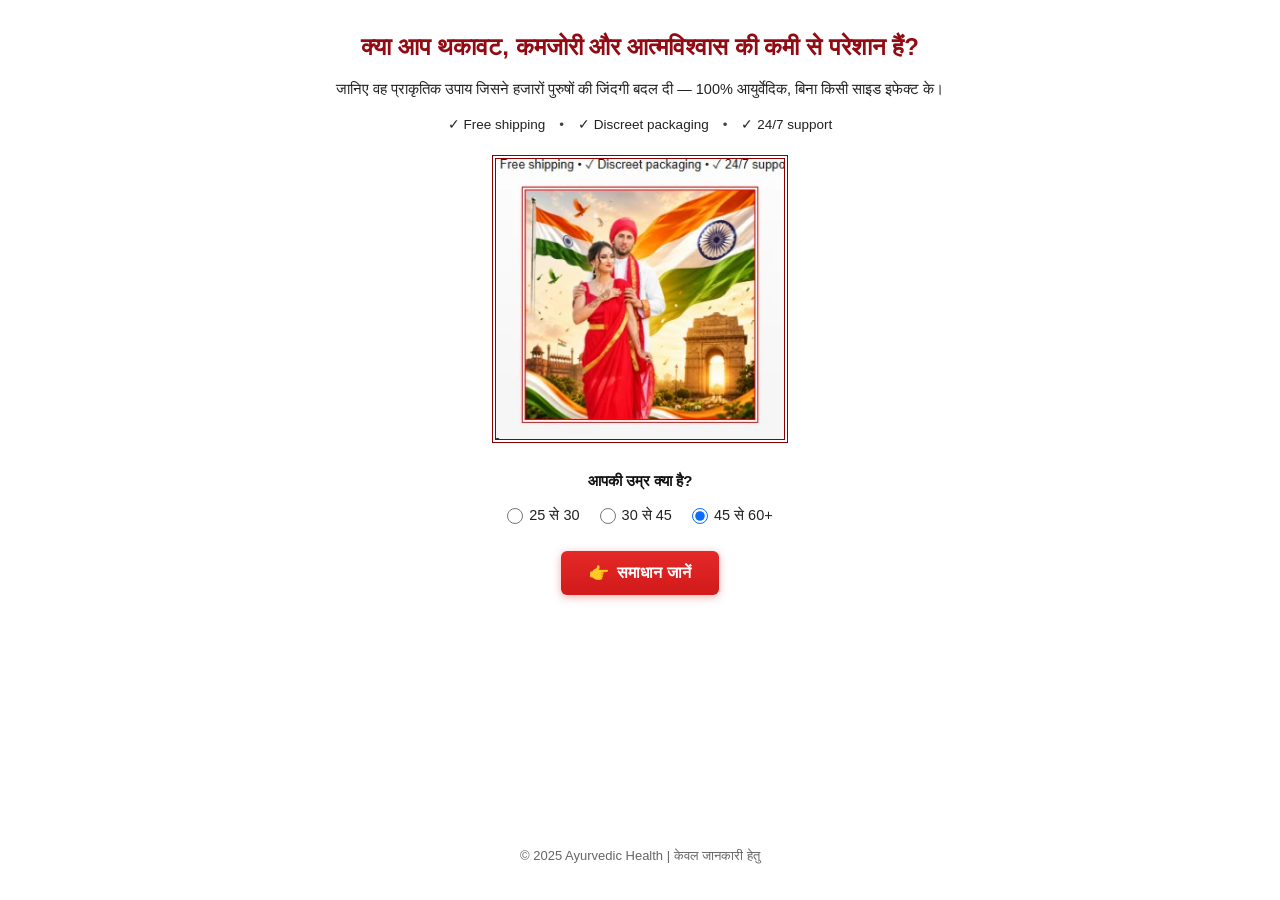
==== commit 421715fa: "Add files via upload" ====
--- a/index.html
+++ b/index.html
@@ -2,909 +2,284 @@
 <html lang="hi">
 <head>
   <meta charset="UTF-8" />
-  <meta name="viewport" content="width=device-width, initial-scale=1.0, maximum-scale=5.0" />
-  <title>आयुर्वेदिक स्वास्थ्य समाधान | Vedartha</title>
-  <meta name="description" content="जानिए वह प्राकृतिक उपाय जिसने हजारों पुरुषों की जिंदगी बदल दी — 100% आयुर्वेदिक, बिना किसी साइड इफेक्ट के।" />
-  
-  <!-- Preconnect and Load Devanagari & Latin Fonts -->
-  <link rel="preconnect" href="https://fonts.googleapis.com" />
-  <link rel="preconnect" href="https://fonts.gstatic.com" crossorigin />
-  <link href="https://fonts.googleapis.com/css2?family=Noto+Sans+Devanagari:wght@400;500;600;700;800&family=Poppins:wght@400;500;600;700&display=swap" rel="stylesheet" />
-
-  <!-- Embedded & External Stylesheet -->
-  <link rel="stylesheet" href="assets/css/style.css" />
-
+  <meta name="viewport" content="width=device-width, initial-scale=1.0" />
+  <title>Ayurvedic Health</title>
   <style>
-/* ==========================================================================
-   Ayurvedic Health Landing Page Stylesheet
-   Responsive, High-Converting Pre-lander with UTM Integration
-   ========================================================================== */
-
-:root {
-  --primary-red: #8f0707;
-  --headline-red: #920b13;
-  --btn-gradient-start: #e82c2a;
-  --btn-gradient-end: #c41414;
-  --btn-shadow: rgba(196, 20, 20, 0.38);
-  --text-main: #2b2b2b;
-  --text-sub: #373737;
-  --text-muted: #666666;
-  --bg-color: #ffffff;
-  --border-frame: #8b0000;
-  --font-family: -apple-system, BlinkMacSystemFont, "Segoe UI", Roboto, "Noto Sans Devanagari", "Poppins", Helvetica, Arial, sans-serif;
-}
-
-*, *::before, *::after {
-  box-sizing: border-box;
-  margin: 0;
-  padding: 0;
-}
-
-html {
-  font-size: 16px;
-  -webkit-text-size-adjust: 100%;
-  scroll-behavior: smooth;
-}
-
-body {
-  font-family: var(--font-family);
-  background-color: var(--bg-color);
-  color: var(--text-main);
-  line-height: 1.5;
-  text-align: center;
-  min-height: 100vh;
-  display: flex;
-  flex-direction: column;
-  justify-content: space-between;
-  -webkit-font-smoothing: antialiased;
-  -moz-osx-font-smoothing: grayscale;
-}
-
-/* Container */
-.page-container {
-  width: 100%;
-  max-width: 960px;
-  margin: 0 auto;
-  padding: 32px 20px 24px;
-  flex: 1 0 auto;
-  display: flex;
-  flex-direction: column;
-  align-items: center;
-}
-
-/* Header & Headlines */
-.header-section {
-  width: 100%;
-  max-width: 860px;
-  margin-bottom: 22px;
-}
-
-.main-headline {
-  color: var(--headline-red);
-  font-size: clamp(1.35rem, 2.5vw + 0.5rem, 1.95rem);
-  font-weight: 800;
-  line-height: 1.35;
-  letter-spacing: -0.01em;
-  margin-bottom: 14px;
-  text-wrap: balance;
-}
-
-.sub-headline {
-  color: var(--text-sub);
-  font-size: clamp(0.92rem, 1.2vw + 0.5rem, 1.05rem);
-  font-weight: 500;
-  line-height: 1.55;
-  max-width: 760px;
-  margin: 0 auto 14px;
-  text-wrap: balance;
-}
-
-/* Trust Badges Row */
-.trust-badges {
-  display: flex;
-  justify-content: center;
-  align-items: center;
-  flex-wrap: wrap;
-  gap: 8px 14px;
-  font-size: clamp(0.85rem, 1vw + 0.4rem, 0.95rem);
-  font-weight: 600;
-  color: #242424;
-  margin-bottom: 22px;
-}
-
-.trust-item {
-  display: inline-flex;
-  align-items: center;
-  gap: 4px;
-  white-space: nowrap;
-}
-
-.trust-item .check {
-  color: #1b8a34;
-  font-weight: 700;
-}
-
-.trust-bullet {
-  color: #888888;
-  font-size: 0.8rem;
-  user-select: none;
-}
-
-/* Hero Media Section */
-.hero-image-wrapper {
-  margin: 0 auto 24px;
-  display: flex;
-  justify-content: center;
-  align-items: center;
-}
-
-.hero-frame {
-  position: relative;
-  display: inline-block;
-  padding: 3px;
-  border: 1.5px solid var(--border-frame);
-  background-color: #ffffff;
-  box-shadow: 0 4px 16px rgba(0, 0, 0, 0.08);
-  border-radius: 2px;
-  transition: transform 0.25s ease;
-}
-
-.hero-frame:hover {
-  transform: scale(1.01);
-}
-
-.hero-frame img {
-  display: block;
-  width: 100%;
-  max-width: 310px;
-  height: auto;
-  aspect-ratio: 302 / 294;
-  object-fit: cover;
-  border: 1px solid var(--border-frame);
-}
-
-/* Interactive Quiz Section */
-.quiz-section {
-  width: 100%;
-  max-width: 580px;
-  margin: 0 auto 28px;
-}
-
-.question-title {
-  font-size: clamp(1.05rem, 1.2vw + 0.6rem, 1.2rem);
-  font-weight: 700;
-  color: #111111;
-  margin-bottom: 14px;
-}
-
-/* Age Options Grid */
-.age-options-container {
-  display: flex;
-  justify-content: center;
-  align-items: center;
-  gap: 16px 24px;
-  flex-wrap: wrap;
-  margin-bottom: 24px;
-}
-
-.age-radio-label {
-  display: inline-flex;
-  align-items: center;
-  gap: 8px;
-  font-size: clamp(0.95rem, 1vw + 0.5rem, 1.05rem);
-  font-weight: 500;
-  color: #222222;
-  cursor: pointer;
-  padding: 8px 14px;
-  border-radius: 24px;
-  border: 1.5px solid transparent;
-  background: transparent;
-  transition: all 0.2s cubic-bezier(0.4, 0, 0.2, 1);
-  user-select: none;
-  -webkit-tap-highlight-color: transparent;
-}
-
-.age-radio-label:hover {
-  background-color: #f6f6f6;
-}
-
-.age-radio-label.selected {
-  font-weight: 700;
-  color: #0b0b0b;
-  background-color: #fff4f4;
-  border-color: #e52828;
-}
-
-/* Custom Styled Radio */
-.age-radio-input {
-  appearance: none;
-  -webkit-appearance: none;
-  width: 18px;
-  height: 18px;
-  border: 2px solid #555555;
-  border-radius: 50%;
-  outline: none;
-  cursor: pointer;
-  position: relative;
-  transition: all 0.2s ease;
-  flex-shrink: 0;
-  margin: 0;
-}
-
-.age-radio-input:hover {
-  border-color: #222222;
-}
-
-.age-radio-input:checked {
-  border-color: #0d6efd;
-  background-color: #ffffff;
-}
-
-.age-radio-input:checked::after {
-  content: "";
-  position: absolute;
-  top: 50%;
-  left: 50%;
-  transform: translate(-50%, -50%);
-  width: 9px;
-  height: 9px;
-  background-color: #0d6efd;
-  border-radius: 50%;
-}
-
-/* Call To Action Button */
-.cta-container {
-  margin: 12px 0 20px;
-  display: flex;
-  justify-content: center;
-}
-
-.cta-button {
-  display: inline-flex;
-  align-items: center;
-  justify-content: center;
-  gap: 10px;
-  background: linear-gradient(180deg, var(--btn-gradient-start) 0%, var(--btn-gradient-end) 100%);
-  color: #ffffff;
-  font-family: inherit;
-  font-size: clamp(1.05rem, 1.2vw + 0.6rem, 1.25rem);
-  font-weight: 700;
-  padding: 13px 40px;
-  border: none;
-  border-radius: 7px;
-  cursor: pointer;
-  box-shadow: 0 4px 14px var(--btn-shadow);
-  transition: all 0.22s cubic-bezier(0.4, 0, 0.2, 1);
-  text-decoration: none;
-  min-width: 210px;
-  position: relative;
-  overflow: hidden;
-}
-
-.cta-button:hover {
-  transform: translateY(-2px);
-  box-shadow: 0 7px 20px rgba(196, 20, 20, 0.52);
-  filter: brightness(1.04);
-}
-
-.cta-button:active {
-  transform: translateY(1px);
-  box-shadow: 0 2px 8px rgba(196, 20, 20, 0.4);
-}
-
-.cta-button:focus-visible {
-  outline: 3px solid rgba(232, 44, 42, 0.5);
-  outline-offset: 3px;
-}
-
-.cta-button .finger-icon {
-  font-size: 1.25rem;
-  line-height: 1;
-  display: inline-block;
-  animation: nudge 1.8s infinite ease-in-out;
-}
-
-@keyframes nudge {
-  0%, 100% { transform: translateX(0); }
-  50% { transform: translateX(4px); }
-}
-
-/* Subtle pulse glow on button */
-.pulse-effect {
-  animation: btnPulse 2.8s infinite;
-}
-
-@keyframes btnPulse {
-  0% { box-shadow: 0 0 0 0 rgba(232, 44, 42, 0.5), 0 4px 14px var(--btn-shadow); }
-  70% { box-shadow: 0 0 0 12px rgba(232, 44, 42, 0), 0 4px 14px var(--btn-shadow); }
-  100% { box-shadow: 0 0 0 0 rgba(232, 44, 42, 0), 0 4px 14px var(--btn-shadow); }
-}
-
-/* Loading State for smooth UX */
-.cta-button.loading {
-  opacity: 0.9;
-  cursor: wait;
-  pointer-events: none;
-}
-
-.cta-button.loading .spinner {
-  display: inline-block;
-  width: 18px;
-  height: 18px;
-  border: 2px solid rgba(255, 255, 255, 0.35);
-  border-top-color: #ffffff;
-  border-radius: 50%;
-  animation: spin 0.6s linear infinite;
-}
-
-@keyframes spin {
-  to { transform: rotate(360deg); }
-}
-
-/* Footer Section */
-.footer-section {
-  width: 100%;
-  padding: 24px 16px 28px;
-  background-color: transparent;
-  color: var(--text-muted);
-  font-size: clamp(0.8rem, 0.9vw + 0.3rem, 0.92rem);
-  border-top: 1px solid #ebebeb;
-  flex-shrink: 0;
-}
-
-.footer-section p {
-  margin: 0;
-}
-
-/* UTM Debugger / Testing Tool (Developer & Marketing Mode) */
-.utm-inspector-panel {
-  width: 100%;
-  max-width: 780px;
-  margin: 28px auto 10px;
-  background: #f8fafc;
-  border: 1px dashed #cbd5e1;
-  border-radius: 10px;
-  padding: 16px 20px;
-  text-align: left;
-  font-size: 0.85rem;
-  color: #334155;
-  box-shadow: 0 2px 6px rgba(0, 0, 0, 0.03);
-}
-
-.utm-inspector-header {
-  display: flex;
-  justify-content: space-between;
-  align-items: center;
-  margin-bottom: 10px;
-  padding-bottom: 8px;
-  border-bottom: 1px solid #e2e8f0;
-}
-
-.utm-inspector-title {
-  font-weight: 700;
-  font-size: 0.9rem;
-  color: #0f172a;
-  display: flex;
-  align-items: center;
-  gap: 6px;
-}
-
-.utm-badge {
-  background: #0284c7;
-  color: #ffffff;
-  font-size: 0.7rem;
-  padding: 2px 7px;
-  border-radius: 12px;
-  font-weight: 600;
-  text-transform: uppercase;
-}
-
-.utm-url-box {
-  background: #ffffff;
-  border: 1px solid #e2e8f0;
-  border-radius: 6px;
-  padding: 10px 12px;
-  word-break: break-all;
-  font-family: ui-monospace, SFMono-Regular, Menlo, Monaco, Consolas, monospace;
-  font-size: 0.78rem;
-  color: #0369a1;
-  margin: 8px 0;
-  line-height: 1.4;
-  user-select: all;
-}
-
-.utm-inspector-grid {
-  display: grid;
-  grid-template-columns: repeat(auto-fit, minmax(180px, 1fr));
-  gap: 8px;
-  margin-top: 10px;
-}
-
-.utm-stat-pill {
-  background: #ffffff;
-  border: 1px solid #e2e8f0;
-  padding: 6px 10px;
-  border-radius: 6px;
-  font-size: 0.78rem;
-}
-
-.utm-stat-label {
-  color: #64748b;
-  font-size: 0.7rem;
-  font-weight: 600;
-  text-transform: uppercase;
-}
-
-.utm-stat-val {
-  font-weight: 700;
-  color: #0f172a;
-}
-
-.toggle-debug-btn {
-  background: none;
-  border: 1px solid #cbd5e1;
-  color: #64748b;
-  padding: 3px 10px;
-  border-radius: 4px;
-  font-size: 0.75rem;
-  cursor: pointer;
-  transition: all 0.2s;
-}
-
-.toggle-debug-btn:hover {
-  background: #e2e8f0;
-  color: #0f172a;
-}
-
-/* Responsive adjustments */
-@media (max-width: 600px) {
-  .page-container {
-    padding: 22px 14px 18px;
-  }
-  
-  .hero-frame img {
-    max-width: 270px;
-  }
-
-  .age-options-container {
-    gap: 10px 14px;
-  }
-
-  .age-radio-label {
-    padding: 6px 10px;
-    font-size: 0.95rem;
-  }
-
-  .cta-button {
-    width: 100%;
-    max-width: 320px;
-    padding: 13px 20px;
-  }
-}
+    * {
+      box-sizing: border-box;
+      margin: 0;
+      padding: 0;
+    }
+
+    body {
+      font-family: -apple-system, BlinkMacSystemFont, "Segoe UI", Roboto, "Noto Sans Devanagari", "Poppins", Arial, sans-serif;
+      background-color: #ffffff;
+      color: #222222;
+      text-align: center;
+      line-height: 1.5;
+      min-height: 100vh;
+      display: flex;
+      flex-direction: column;
+      justify-content: space-between;
+      padding: 30px 16px 20px;
+    }
+
+    .container {
+      max-width: 800px;
+      margin: 0 auto;
+      width: 100%;
+    }
+
+    /* Main Title */
+    h1 {
+      color: #920b13;
+      font-size: 24px;
+      font-weight: 700;
+      margin-bottom: 14px;
+      line-height: 1.4;
+    }
+
+    /* Subtitle */
+    .subtitle {
+      color: #222222;
+      font-size: 14.5px;
+      margin-bottom: 14px;
+      line-height: 1.6;
+      max-width: 650px;
+      margin-left: auto;
+      margin-right: auto;
+    }
+
+    /* Trust badges */
+    .trust-badges {
+      font-size: 13.5px;
+      color: #222222;
+      margin-bottom: 20px;
+      display: flex;
+      justify-content: center;
+      align-items: center;
+      flex-wrap: wrap;
+      gap: 6px 10px;
+    }
+
+    .trust-badges span {
+      white-space: nowrap;
+    }
+
+    .bullet {
+      margin: 0 4px;
+      color: #444444;
+    }
+
+    /* Hero Image Box with Red Frame */
+    .image-container {
+      margin: 0 auto 20px;
+      display: inline-block;
+    }
+
+    .image-frame {
+      display: inline-block;
+      border: 1.5px solid #8b0000;
+      padding: 2px;
+      background: #ffffff;
+    }
+
+    .image-frame img {
+      display: block;
+      width: 100%;
+      max-width: 290px;
+      height: auto;
+      border: 1px solid #8b0000;
+    }
+
+    /* Age Question */
+    .question {
+      font-size: 15px;
+      font-weight: 600;
+      color: #111111;
+      margin-bottom: 12px;
+    }
+
+    /* Age Options */
+    .age-options {
+      display: flex;
+      justify-content: center;
+      align-items: center;
+      gap: 20px;
+      margin-bottom: 24px;
+      flex-wrap: wrap;
+    }
+
+    .age-option {
+      display: inline-flex;
+      align-items: center;
+      gap: 6px;
+      font-size: 14.5px;
+      color: #222222;
+      cursor: pointer;
+      user-select: none;
+    }
+
+    .age-option input[type="radio"] {
+      width: 16px;
+      height: 16px;
+      cursor: pointer;
+      accent-color: #0d6efd;
+    }
+
+    /* Button */
+    .btn-container {
+      margin-bottom: 40px;
+    }
+
+    .cta-button {
+      display: inline-flex;
+      align-items: center;
+      justify-content: center;
+      gap: 8px;
+      background: linear-gradient(180deg, #e52828 0%, #d11a1a 100%);
+      color: #ffffff;
+      font-size: 16px;
+      font-weight: 600;
+      padding: 10px 28px;
+      border-radius: 6px;
+      border: none;
+      cursor: pointer;
+      text-decoration: none;
+      box-shadow: 0 2px 8px rgba(209, 26, 26, 0.35);
+      transition: background 0.2s ease, transform 0.1s ease;
+    }
+
+    .cta-button:hover {
+      background: linear-gradient(180deg, #d82020 0%, #be1212 100%);
+      transform: translateY(-1px);
+    }
+
+    .cta-button:active {
+      transform: translateY(1px);
+    }
+
+    .cta-button .icon {
+      font-size: 16px;
+    }
+
+    /* Footer */
+    footer {
+      margin-top: auto;
+      padding-top: 30px;
+      padding-bottom: 15px;
+      font-size: 13px;
+      color: #666666;
+    }
+
+    /* Mobile Responsive */
+    @media (max-width: 600px) {
+      body {
+        padding: 20px 12px 16px;
+      }
+      h1 {
+        font-size: 20px;
+      }
+      .subtitle {
+        font-size: 13.5px;
+      }
+      .image-frame img {
+        max-width: 250px;
+      }
+      .age-options {
+        gap: 14px;
+      }
+      .cta-button {
+        width: 100%;
+        max-width: 260px;
+      }
+    }
   </style>
 </head>
 <body>
 
-  <!-- Main Container -->
-  <main class="page-container" role="main">
+  <div class="container">
+    <!-- Title -->
+    <h1>क्या आप थकावट, कमजोरी और आत्मविश्वास की कमी से परेशान हैं?</h1>
+
+    <!-- Subtitle -->
+    <p class="subtitle">
+      जानिए वह प्राकृतिक उपाय जिसने हजारों पुरुषों की जिंदगी बदल दी — 100% आयुर्वेदिक, बिना किसी साइड इफेक्ट के।
+    </p>
+
+    <!-- Trust Badges -->
+    <div class="trust-badges">
+      <span>✓ Free shipping</span>
+      <span class="bullet">•</span>
+      <span>✓ Discreet packaging</span>
+      <span class="bullet">•</span>
+      <span>✓ 24/7 support</span>
+    </div>
+
+    <!-- Image -->
+    <div class="image-container">
+      <div class="image-frame">
+        <img 
+          src="[data-uri]" 
+          alt="Ayurvedic Health" 
+          width="302" 
+          height="294" 
+        />
+      </div>
+    </div>
+
+    <!-- Question -->
+    <div class="question">आपकी उम्र क्या है?</div>
+
+    <!-- Age Options -->
+    <div class="age-options">
+      <label class="age-option">
+        <input type="radio" name="age" value="25-30" />
+        <span>25 से 30</span>
+      </label>
+      <label class="age-option">
+        <input type="radio" name="age" value="30-45" />
+        <span>30 से 45</span>
+      </label>
+      <label class="age-option">
+        <input type="radio" name="age" value="45-60+" checked />
+        <span>45 से 60+</span>
+      </label>
+    </div>
+
+    <!-- CTA Button -->
+    <div class="btn-container">
+      <a href="https://vedartha.in/v2.html" class="cta-button" id="cta-btn">
+        <span class="icon">👉</span>
+        <span>समाधान जानें</span>
+      </a>
+    </div>
+  </div>
+
+  <!-- Footer -->
+  <footer>
+    © 2025 Ayurvedic Health | केवल जानकारी हेतु
+  </footer>
+
+  <script>
+    // Direct Redirection on Button Click or Radio Selection
+    const TARGET_URL = 'https://vedartha.in/v2.html';
+    const ctaBtn = document.getElementById('cta-btn');
     
-    <!-- Top Headline Section -->
-    <header class="header-section">
-      <h1 class="main-headline">
-        क्या आप थकावट, कमजोरी और आत्मविश्वास की कमी से परेशान हैं?
-      </h1>
-      <p class="sub-headline">
-        जानिए वह प्राकृतिक उपाय जिसने हजारों पुरुषों की जिंदगी बदल दी — 100% आयुर्वेदिक, बिना किसी साइड इफेक्ट के।
-      </p>
-      
-      <!-- Trust Indicators -->
-      <div class="trust-badges" aria-label="विशेषताएं">
-        <span class="trust-item"><span class="check">✓</span> Free shipping</span>
-        <span class="trust-bullet">•</span>
-        <span class="trust-item"><span class="check">✓</span> Discreet packaging</span>
-        <span class="trust-bullet">•</span>
-        <span class="trust-item"><span class="check">✓</span> 24/7 support</span>
-      </div>
-    </header>
-
-    <!-- Center Hero Framed Image -->
-    <section class="hero-image-wrapper" aria-label="उत्पाद और प्राकृतिक समाधान">
-      <div class="hero-frame">
-        <picture>
-          <source srcset="[data-uri]" type="image/webp" />
-          <img 
-            src="[data-uri]" 
-            alt="भारतीय दंपति और तिरंगा - 100% आयुर्वेदिक स्वास्थ्य"
-            width="302" 
-            height="294"
-            loading="eager"
-            fetchpriority="high"
-          />
-        </picture>
-      </div>
-    </section>
-
-    <!-- Interactive Age Selection Form -->
-    <section class="quiz-section" aria-label="आयु चयन">
-      <form id="age-quiz-form" action="https://vedartha.in/v2.html" method="GET">
-        
-        <h2 class="question-title">आपकी उम्र क्या है?</h2>
-        
-        <div class="age-options-container" role="radiogroup" aria-label="आयु विकल्प">
-          
-          <!-- Option 1: 25 से 30 -->
-          <label class="age-radio-label" for="age-25-30">
-            <input 
-              type="radio" 
-              id="age-25-30" 
-              name="user_age" 
-              value="25-30" 
-              class="age-radio-input" 
-            />
-            <span>25 से 30</span>
-          </label>
-
-          <!-- Option 2: 30 से 45 -->
-          <label class="age-radio-label" for="age-30-45">
-            <input 
-              type="radio" 
-              id="age-30-45" 
-              name="user_age" 
-              value="30-45" 
-              class="age-radio-input" 
-            />
-            <span>30 से 45</span>
-          </label>
-
-          <!-- Option 3: 45 से 60+ (Default Checked) -->
-          <label class="age-radio-label selected" for="age-45-60plus">
-            <input 
-              type="radio" 
-              id="age-45-60plus" 
-              name="user_age" 
-              value="45-60plus" 
-              class="age-radio-input" 
-              checked 
-            />
-            <span>45 से 60+</span>
-          </label>
-
-        </div>
-
-        <!-- CTA Redirection Button -->
-        <div class="cta-container">
-          <a 
-            id="cta-redirect-link" 
-            href="https://vedartha.in/v2.html?utm_source=prelander_quiz&utm_medium=cpc&utm_campaign=vedartha_v2&utm_content=age_45-60plus&utm_term=age_45_60plus_years&age=45-60%2B&quiz_step=age_completed&v_src=prelander_v1"
-            class="cta-button pulse-effect" 
-            role="button"
-            aria-label="समाधान जानें"
-          >
-            <span class="finger-icon">👉</span>
-            <span class="btn-text">समाधान जानें</span>
-          </a>
-        </div>
-
-      </form>
-    </section>
-
-    <!-- UTM Parameter & Redirection Inspector (Collapsible for QA / Testing) -->
-    <details class="utm-inspector-panel" id="utm-debugger">
-      <summary style="cursor: pointer; font-weight: 600; outline: none; display: flex; align-items: center; justify-content: space-between;">
-        <div>
-          <span class="utm-badge">UTM & Redirection Engine</span>
-          <span style="margin-left: 8px; font-size: 0.82rem; color: #475569;">Live Target URL Inspector</span>
-        </div>
-        <span style="font-size: 0.75rem; color: #0284c7; font-weight: 600;">Click to Expand ▾</span>
-      </summary>
-      
-      <div style="margin-top: 14px;">
-        <div style="display: flex; justify-content: space-between; align-items: center;">
-          <span style="font-size: 0.75rem; color: #64748b; font-weight: 600;">GENERATED DESTINATION URL (UPDATING LIVE):</span>
-          <button type="button" class="toggle-debug-btn" onclick="navigator.clipboard.writeText(document.getElementById('debug-final-url').textContent); this.innerText='Copied!'; setTimeout(()=>this.innerText='Copy URL', 1500);">Copy URL</button>
-        </div>
-        <div class="utm-url-box" id="debug-final-url">https://vedartha.in/v2.html</div>
-
-        <div class="utm-inspector-grid">
-          <div class="utm-stat-pill">
-            <div class="utm-stat-label">Selected Age</div>
-            <div class="utm-stat-val" id="debug-selected-age">45 से 60+ (45-60plus)</div>
-          </div>
-          <div class="utm-stat-pill">
-            <div class="utm-stat-label">utm_content</div>
-            <div class="utm-stat-val" id="debug-utm-content">age_45-60plus</div>
-          </div>
-          <div class="utm-stat-pill">
-            <div class="utm-stat-label">Base Destination</div>
-            <div class="utm-stat-val">vedartha.in/v2.html</div>
-          </div>
-        </div>
-
-        <div style="margin-top: 10px; font-size: 0.75rem; color: #64748b; line-height: 1.4;">
-          ✨ <strong>Automatic Ad Tracking Preservation:</strong> Any incoming campaign parameters (such as <code>fbclid</code>, <code>gclid</code>, <code>ttclid</code>, <code>utm_source</code>, <code>utm_campaign</code>, <code>ad_id</code>) present in the browser URL are automatically merged, preserved, and RFC-3986 encoded upon redirection.
-        </div>
-      </div>
-    </details>
-
-  </main>
-
-  <!-- Footer Section -->
-  <footer class="footer-section" role="contentinfo">
-    <p>&copy; <span id="copyright-year">2025</span> Ayurvedic Health | केवल जानकारी हेतु</p>
-  </footer>
-
-  <!-- UTM Redirection Script -->
-  <script>
-/**
- * Ayurvedic Health Pre-Lander - Advanced UTM & Ad Parameter Redirection Engine
- * Handles age quiz selection, URL parameter preservation, UTM tagging, and redirection to https://vedartha.in/v2.html
- */
-
-(function () {
-  'use strict';
-
-  // Global configuration (customizable via window.VEDARTHA_CONFIG)
-  const CONFIG = Object.assign(
-    {
-      baseUrl: 'https://vedartha.in/v2.html',
-      defaultUtmSource: 'prelander_quiz',
-      defaultUtmMedium: 'cpc',
-      defaultUtmCampaign: 'vedartha_v2',
-      preserveAllIncomingParams: true,
-      directRedirectOnSelect: false, // If true, clicking radio redirects immediately; if false, redirects on CTA button click
-      redirectDelayMs: 220 // Smooth UX feedback delay before page transition
-    },
-    window.VEDARTHA_CONFIG || {}
-  );
-
-  // Age group definitions & UTM mapping
-  const AGE_MAP = {
-    '25-30': {
-      raw: '25-30',
-      label: '25 से 30',
-      utmContent: 'age_25-30',
-      utmTerm: 'age_25_30_years',
-      ageParam: '25-30'
-    },
-    '30-45': {
-      raw: '30-45',
-      label: '30 से 45',
-      utmContent: 'age_30-45',
-      utmTerm: 'age_30_45_years',
-      ageParam: '30-45'
-    },
-    '45-60plus': {
-      raw: '45-60plus',
-      label: '45 से 60+',
-      utmContent: 'age_45-60plus',
-      utmTerm: 'age_45_60plus_years',
-      ageParam: '45-60+'
-    }
-  };
-
-  /**
-   * Parse current page search query parameters into a key-value object
-   */
-  function getIncomingParams() {
-    try {
-      const search = window.location.search;
-      if (!search) return {};
-      const params = {};
-      const urlParams = new URLSearchParams(search);
-      for (const [key, val] of urlParams.entries()) {
-        if (key && val) {
-          params[key] = val;
-        }
-      }
-      return params;
-    } catch (e) {
-      console.warn('[Vedartha Lander] Could not parse query params:', e);
-      return {};
-    }
-  }
-
-  /**
-   * Build the final destination URL with properly encoded UTM & tracking parameters
-   * @param {string} ageKey - The selected age key ('25-30', '30-45', or '45-60plus')
-   * @returns {string} Final encoded redirection URL
-   */
-  function buildDestinationUrl(ageKey) {
-    const ageData = AGE_MAP[ageKey] || AGE_MAP['45-60plus'];
-    const incoming = getIncomingParams();
-
-    let destUrl;
-    try {
-      destUrl = new URL(CONFIG.baseUrl);
-    } catch (e) {
-      destUrl = new URL(CONFIG.baseUrl, window.location.origin);
-    }
-
-    const searchParams = destUrl.searchParams;
-
-    // 1. Preserve all incoming parameters (fbclid, gclid, ttclid, utm_*, ad_id, pixel_id, etc.)
-    if (CONFIG.preserveAllIncomingParams) {
-      for (const [key, value] of Object.entries(incoming)) {
-        searchParams.set(key, value);
-      }
-    }
-
-    // 2. Set default UTM source if not present
-    if (!searchParams.has('utm_source')) {
-      searchParams.set('utm_source', CONFIG.defaultUtmSource);
-    }
-
-    // 3. Set default UTM medium if not present
-    if (!searchParams.has('utm_medium')) {
-      searchParams.set('utm_medium', CONFIG.defaultUtmMedium);
-    }
-
-    // 4. Set default UTM campaign if not present
-    if (!searchParams.has('utm_campaign')) {
-      searchParams.set('utm_campaign', CONFIG.defaultUtmCampaign);
-    }
-
-    // 5. Append or enhance UTM Content with Age Selection
-    const existingContent = searchParams.get('utm_content');
-    if (existingContent) {
-      if (!existingContent.includes(ageData.utmContent)) {
-        searchParams.set('utm_content', `${existingContent}_${ageData.utmContent}`);
-      }
-    } else {
-      searchParams.set('utm_content', ageData.utmContent);
-    }
-
-    // 6. Set UTM Term with Age info if not present
-    if (!searchParams.has('utm_term')) {
-      searchParams.set('utm_term', ageData.utmTerm);
-    }
-
-    // 7. Explicit Age & Quiz parameters
-    searchParams.set('age', ageData.ageParam);
-    searchParams.set('quiz_step', 'age_completed');
-    searchParams.set('v_src', 'prelander_v1');
-
-    return destUrl.toString();
-  }
-
-  /**
-   * Initialize interactive elements on DOM Ready
-   */
-  function initLander() {
-    const radioInputs = document.querySelectorAll('input[name="user_age"]');
-    const radioLabels = document.querySelectorAll('.age-radio-label');
-    const ctaButton = document.getElementById('cta-submit-btn') || document.getElementById('cta-redirect-link') || document.querySelector('.cta-button');
-    const form = document.getElementById('age-quiz-form');
-    const debugUrlDisplay = document.getElementById('debug-final-url');
-    const debugAgeDisplay = document.getElementById('debug-selected-age');
-    const debugUtmDisplay = document.getElementById('debug-utm-content');
-    const yearDisplay = document.getElementById('copyright-year');
-
-    // Dynamic copyright year
-    if (yearDisplay) {
-      yearDisplay.textContent = new Date().getFullYear();
-    }
-
-    // Get currently checked age value
-    function getSelectedAge() {
-      const checked = document.querySelector('input[name="user_age"]:checked');
-      return checked ? checked.value : '45-60plus';
-    }
-
-    // Update UI active styles and update button link/debug preview
-    function updateState(selectedAgeKey) {
-      const ageData = AGE_MAP[selectedAgeKey] || AGE_MAP['45-60plus'];
-      const finalUrl = buildDestinationUrl(selectedAgeKey);
-
-      // Update active classes on radio labels
-      radioLabels.forEach((label) => {
-        const input = label.querySelector('input[type="radio"]');
-        if (input && input.value === selectedAgeKey) {
-          label.classList.add('selected');
-          input.checked = true;
-        } else {
-          label.classList.remove('selected');
-        }
+    if (ctaBtn) {
+      ctaBtn.addEventListener('click', function(e) {
+        e.preventDefault();
+        window.location.href = TARGET_URL;
       });
-
-      // Update CTA anchor href
-      if (ctaButton && ctaButton.tagName === 'A') {
-        ctaButton.href = finalUrl;
-      }
-
-      // Update form action
-      if (form) {
-        form.action = finalUrl;
-      }
-
-      // Update debugger panel if present
-      if (debugUrlDisplay) {
-        debugUrlDisplay.textContent = finalUrl;
-      }
-      if (debugAgeDisplay) {
-        debugAgeDisplay.textContent = ageData.label + ` (${selectedAgeKey})`;
-      }
-      if (debugUtmDisplay) {
-        debugUtmDisplay.textContent = ageData.utmContent;
-      }
-    }
-
-    // Trigger redirection
-    function executeRedirect(ageKey) {
-      const finalUrl = buildDestinationUrl(ageKey);
-
-      if (ctaButton) {
-        ctaButton.classList.add('loading');
-        ctaButton.innerHTML = `<span class="spinner"></span> <span>लोड हो रहा है...</span>`;
-      }
-
-      setTimeout(() => {
-        window.location.href = finalUrl;
-      }, CONFIG.redirectDelayMs);
-    }
-
-    // Radio change listeners
-    radioInputs.forEach((input) => {
-      input.addEventListener('change', (e) => {
-        const selectedAge = e.target.value;
-        updateState(selectedAge);
-
-        if (CONFIG.directRedirectOnSelect) {
-          executeRedirect(selectedAge);
-        }
+    }
+
+    const radioInputs = document.querySelectorAll('input[name="age"]');
+    radioInputs.forEach(function(radio) {
+      radio.addEventListener('change', function() {
+        if (ctaBtn) ctaBtn.href = TARGET_URL;
       });
     });
-
-    // Make entire label clickable
-    radioLabels.forEach((label) => {
-      label.addEventListener('click', function (e) {
-        // Prevent double event if clicking direct input
-        if (e.target.tagName !== 'INPUT') {
-          const input = this.querySelector('input[type="radio"]');
-          if (input) {
-            input.checked = true;
-            updateState(input.value);
-
-            if (CONFIG.directRedirectOnSelect) {
-              executeRedirect(input.value);
-            }
-          }
-        }
-      });
-    });
-
-    // CTA Button Click listener
-    if (ctaButton) {
-      ctaButton.addEventListener('click', (e) => {
-        e.preventDefault();
-        const selectedAge = getSelectedAge();
-        executeRedirect(selectedAge);
-      });
-    }
-
-    // Initial state calculation
-    const initialAge = getSelectedAge();
-    updateState(initialAge);
-
-    // Expose helpers to global scope for testing/monitoring
-    window.VedarthaQuiz = {
-      buildUrl: buildDestinationUrl,
-      getSelectedAge: getSelectedAge,
-      updateState: updateState,
-      executeRedirect: executeRedirect,
-      config: CONFIG
-    };
-  }
-
-  // Initialize on load
-  if (document.readyState === 'loading') {
-    document.addEventListener('DOMContentLoaded', initLander);
-  } else {
-    initLander();
-  }
-})();
   </script>
 
-  <!-- External Script Fallback -->
-  <script src="assets/js/utm-redirect.js"></script>
 </body>
 </html>
